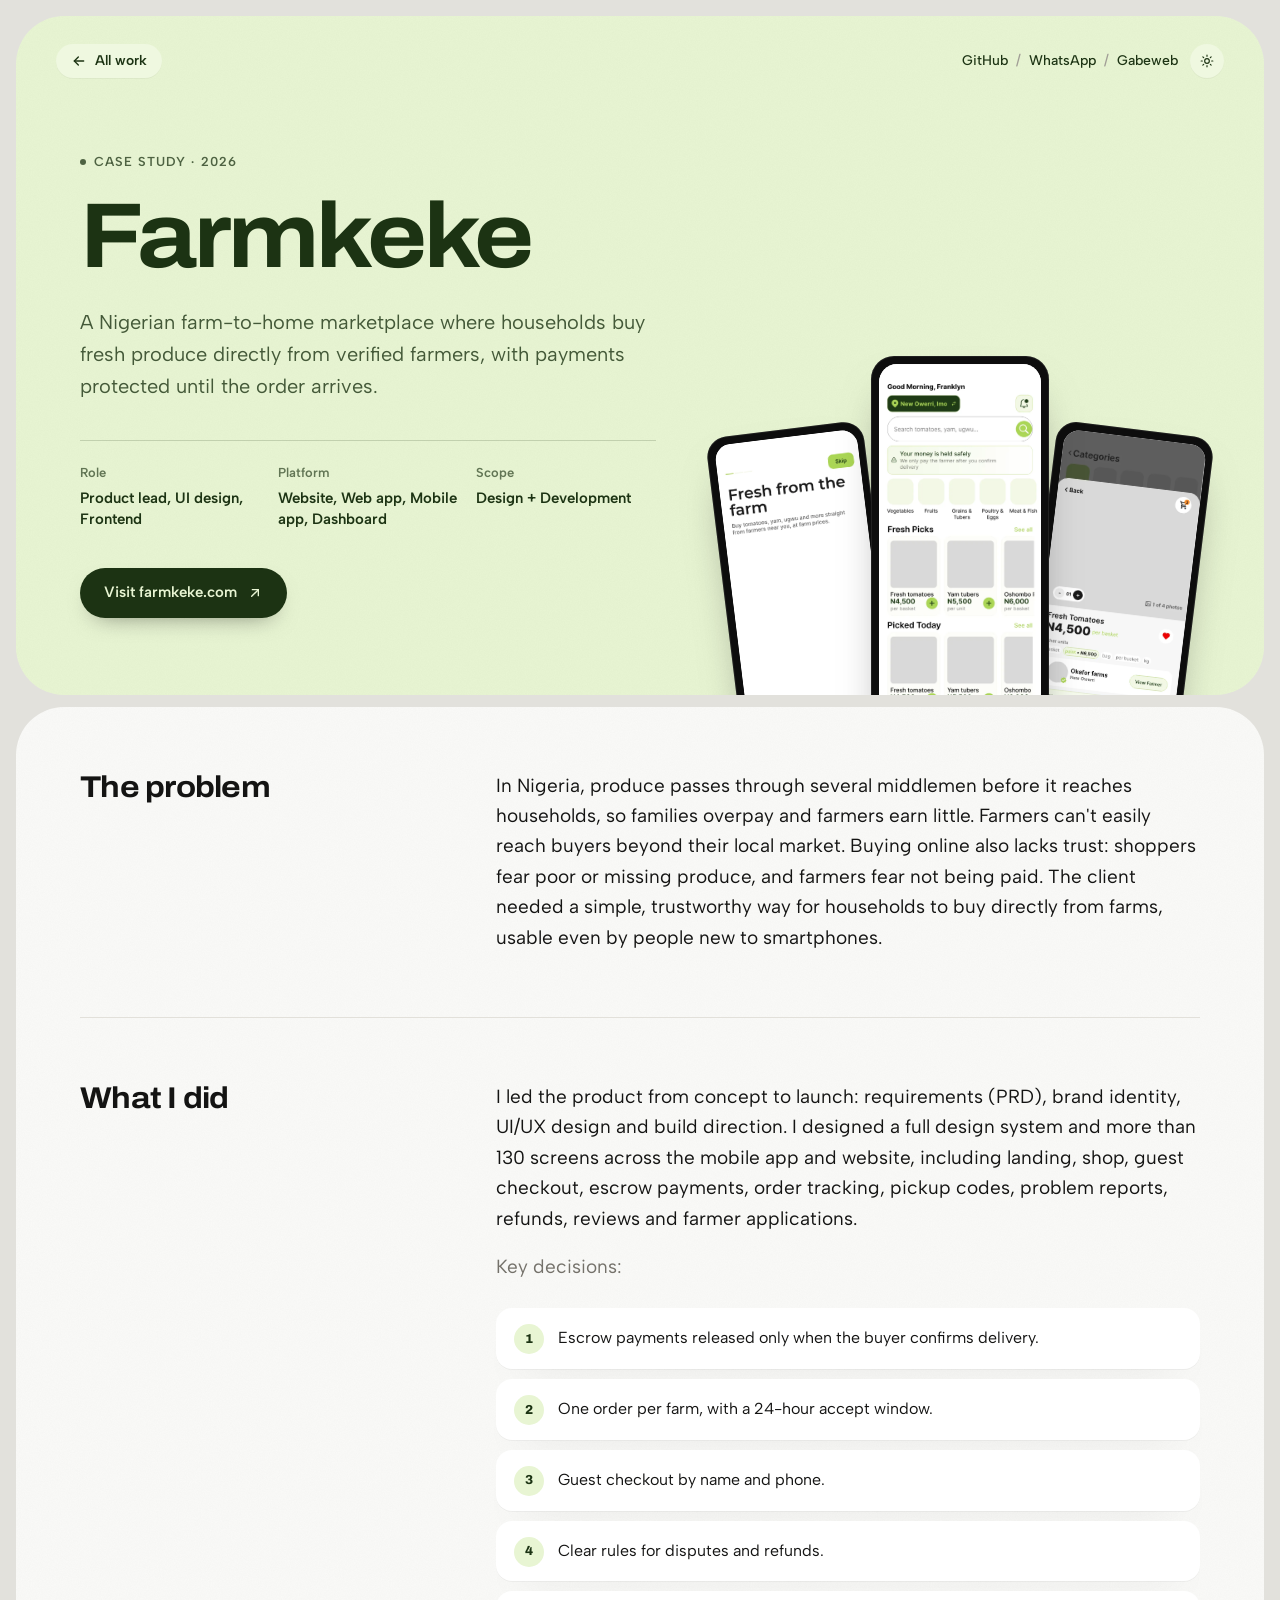
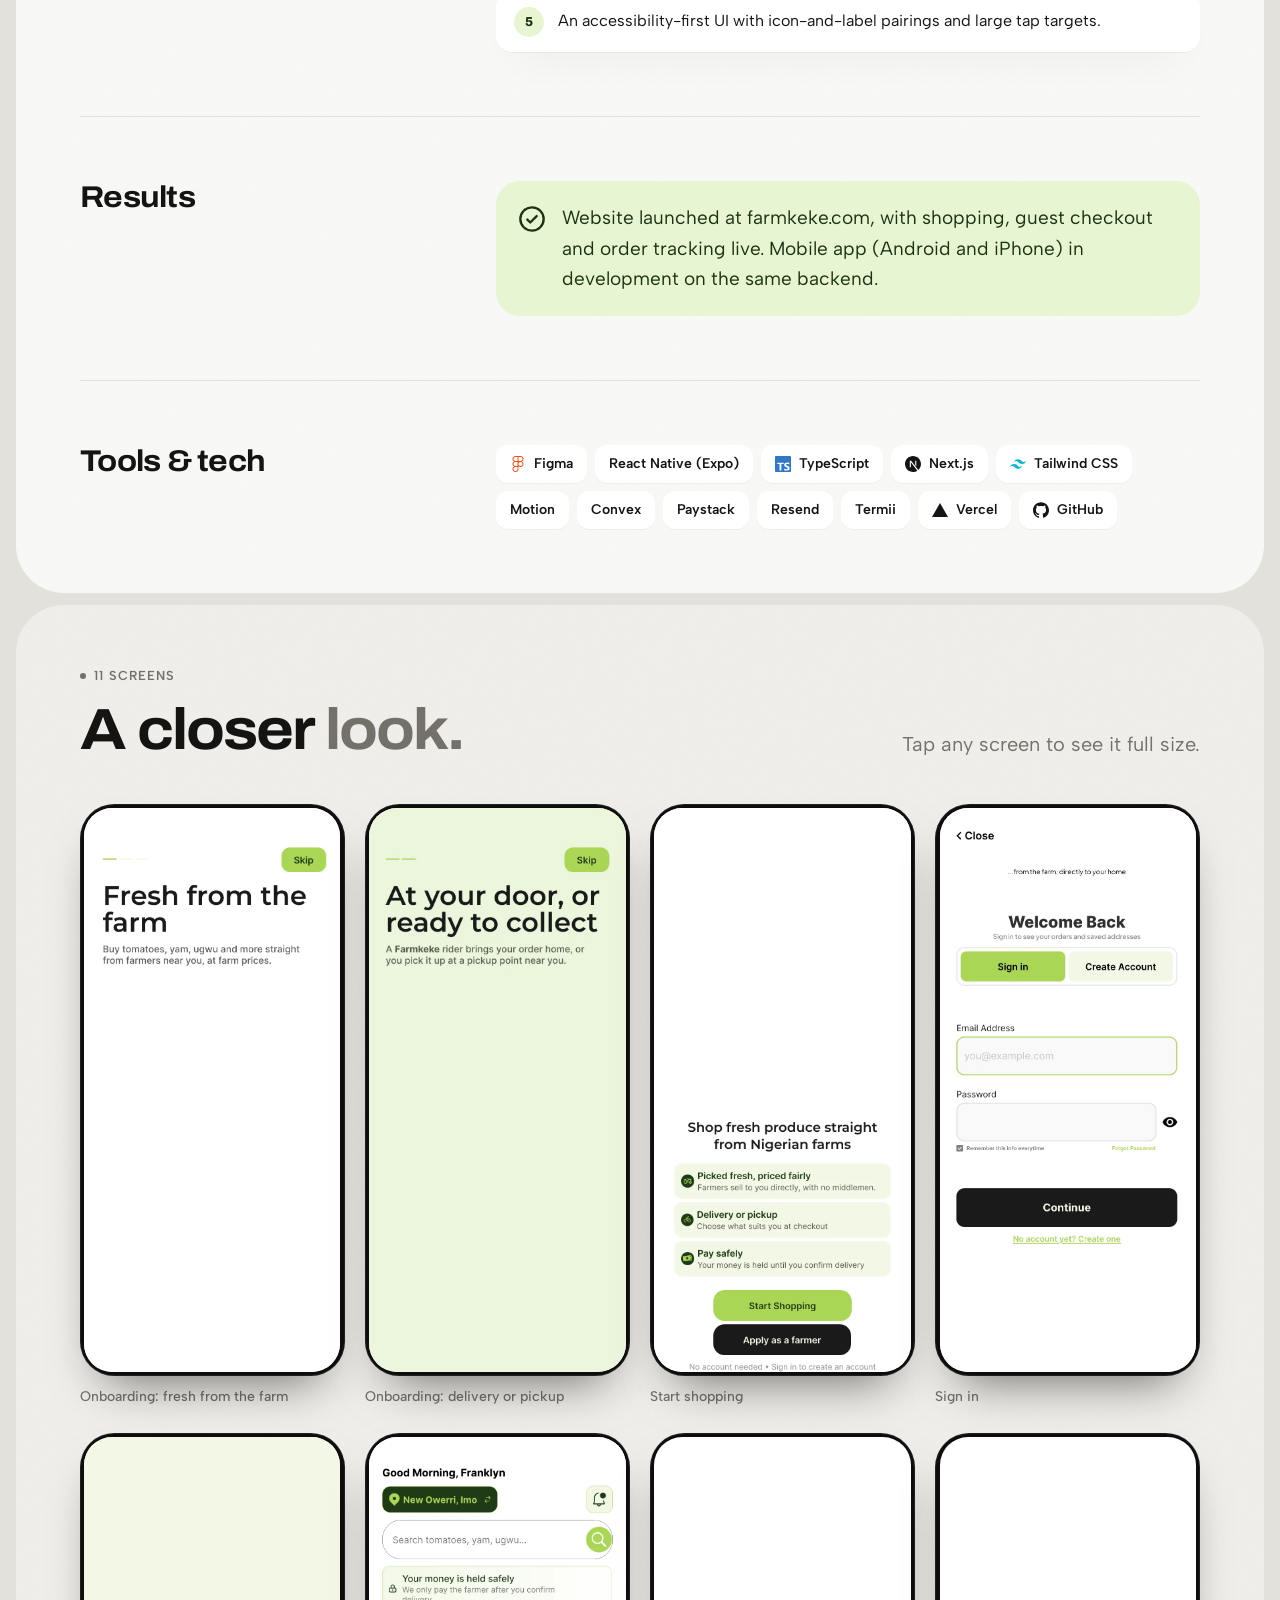
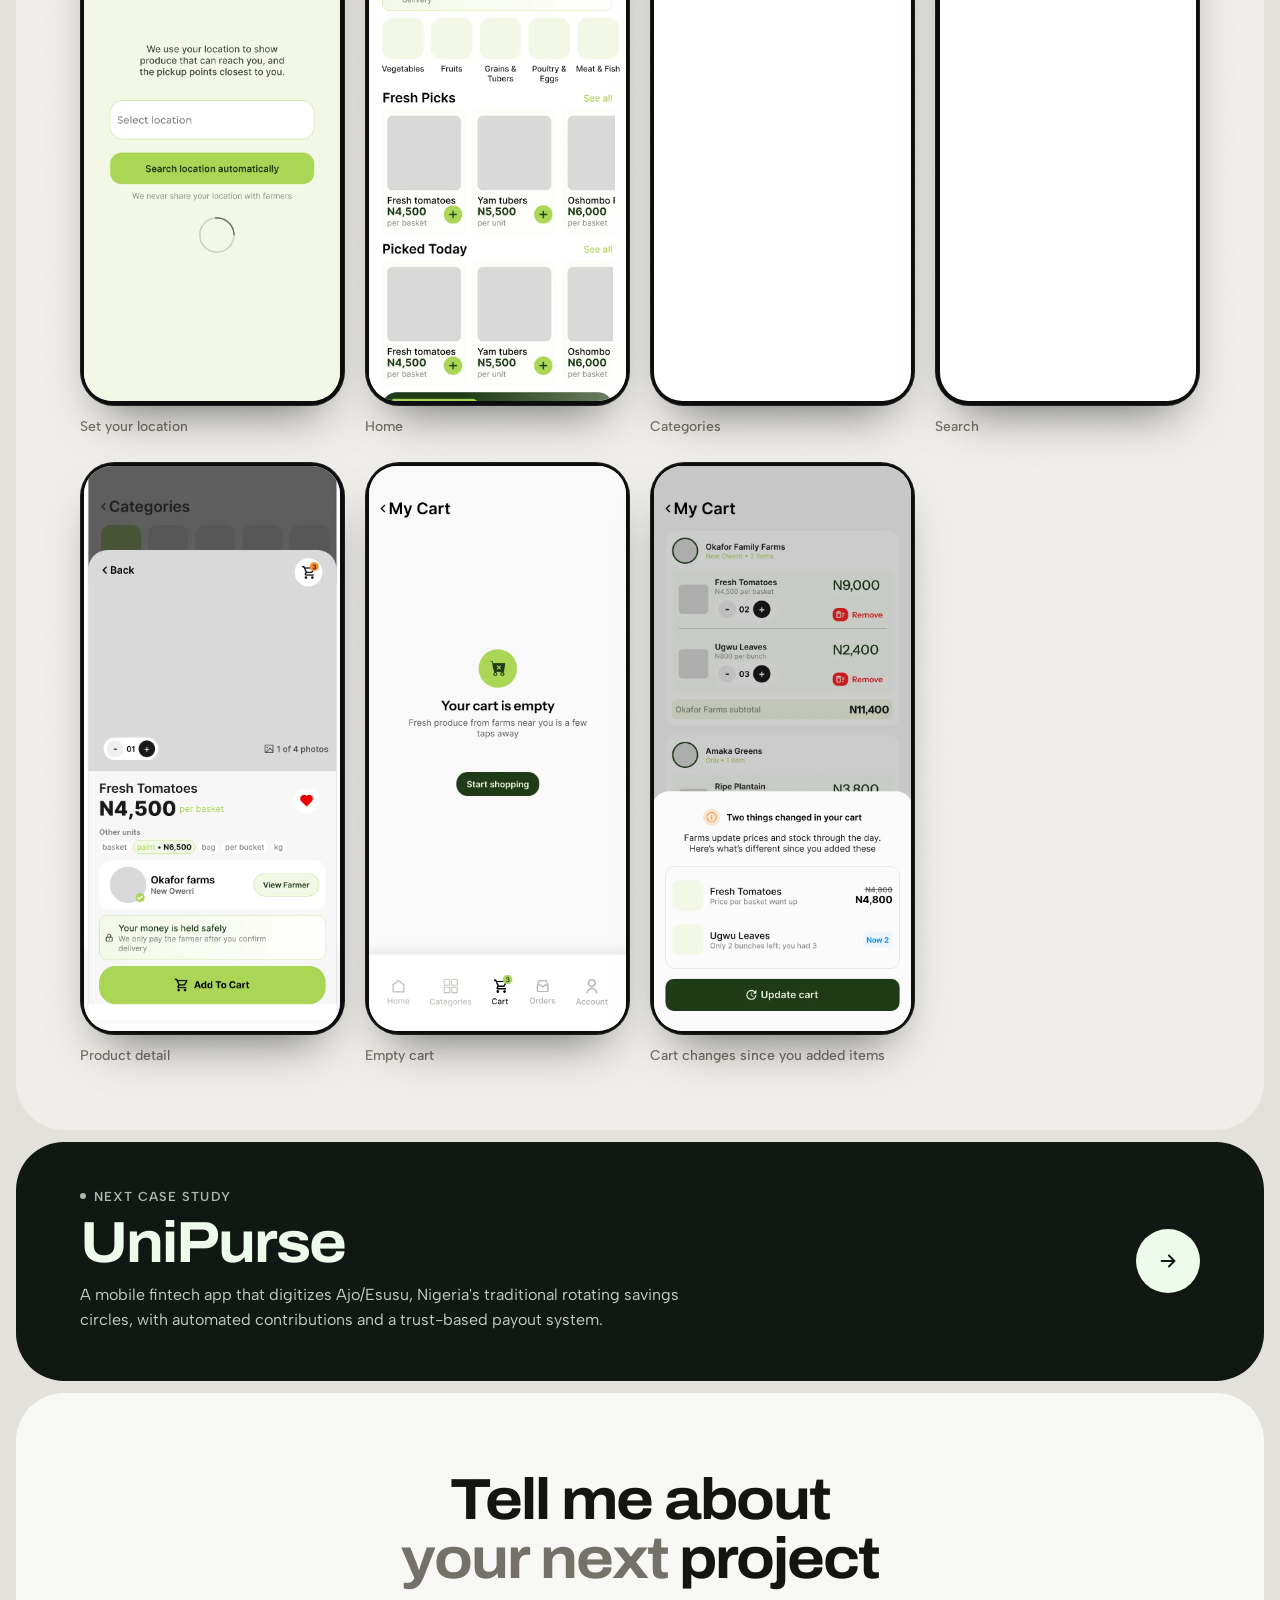
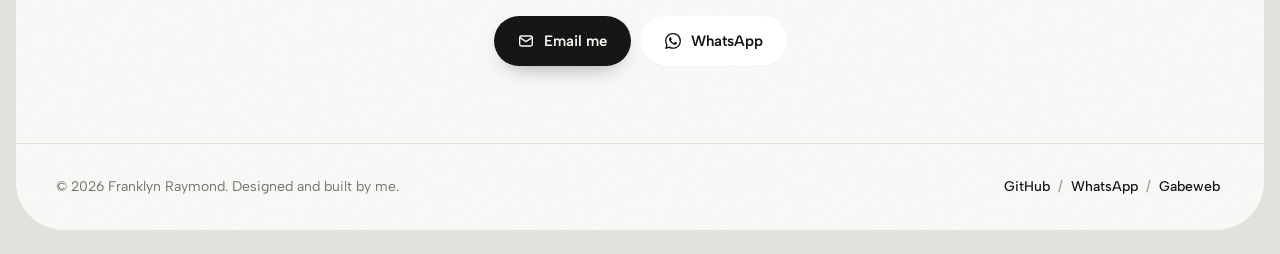
==== project.html @ c0902622 "Build Franklyn Raymond portfolio site Static site for franklyn.gabeweb.org: home page with hero, cli" ====
<!doctype html>
<html lang="en">
<head>
  <meta charset="utf-8">
  <meta name="viewport" content="width=device-width, initial-scale=1, viewport-fit=cover">
  <meta name="theme-color" content="#e2e1dc" media="(prefers-color-scheme: light)">
  <meta name="theme-color" content="#0b0b0a" media="(prefers-color-scheme: dark)">
  <link rel="icon" href="assets/img/favicon.svg" type="image/svg+xml">
  <link rel="apple-touch-icon" href="assets/img/apple-touch-icon.png">
  <link rel="preload" href="assets/fonts/archivo-latin.woff2" as="font" type="font/woff2" crossorigin>
  <link rel="preload" href="assets/fonts/albertsans-latin.woff2" as="font" type="font/woff2" crossorigin>
  <link rel="stylesheet" href="assets/css/fonts.css">
  <link rel="stylesheet" href="assets/css/style.css">
  <script>
    document.documentElement.classList.add("js");
    try { var t = localStorage.getItem("theme"); if (t) document.documentElement.dataset.theme = t; } catch (e) {}
  </script>
  <title>Case study · Franklyn Raymond</title>
  <meta name="description" content="A case study by Franklyn Raymond, Developer and UI/UX Specialist at Gabeweb.">
  <meta property="og:type" content="article">
  <meta property="og:image" content="https://franklyn.gabeweb.org/assets/img/og.jpg">
  <meta name="twitter:card" content="summary_large_image">
</head>
<body data-page="project">
  <main class="page" id="app">
    <noscript><p style="padding:24px">Turn on JavaScript to view this case study, or email nobelf31@gmail.com.</p></noscript>
  </main>
  <script src="assets/js/content.js"></script>
  <script src="assets/js/main.js"></script>
</body>
</html>
---- assets/css/fonts.css ----
/* Albert Sans and Archivo, self-hosted variable fonts (SIL Open Font License). */
@font-face { font-family: "Albert Sans"; font-style: normal; font-weight: 400 700; font-display: swap;
  src: url(../fonts/albertsans-latin.woff2) format("woff2"); unicode-range: U+0000-00FF, U+0131, U+0152-0153, U+02BB-02BC, U+02C6, U+02DA, U+02DC, U+0304, U+0308, U+0329, U+2000-206F, U+20AC, U+2122, U+2191, U+2193, U+2212, U+2215, U+FEFF, U+FFFD; }
@font-face { font-family: "Albert Sans"; font-style: normal; font-weight: 400 700; font-display: swap;
  src: url(../fonts/albertsans-latin-ext.woff2) format("woff2"); unicode-range: U+0100-02BA, U+02BD-02C5, U+02C7-02CC, U+02CE-02D7, U+02DD-02FF, U+0304, U+0308, U+0329, U+1D00-1DBF, U+1E00-1E9F, U+1EF2-1EFF, U+2020, U+20A0-20AB, U+20AD-20C4, U+2113, U+2C60-2C7F, U+A720-A7FF; }
@font-face { font-family: "Archivo"; font-style: normal; font-weight: 600 800; font-stretch: 100% 125%; font-display: swap;
  src: url(../fonts/archivo-latin.woff2) format("woff2"); unicode-range: U+0000-00FF, U+0131, U+0152-0153, U+02BB-02BC, U+02C6, U+02DA, U+02DC, U+0304, U+0308, U+0329, U+2000-206F, U+20AC, U+2122, U+2191, U+2193, U+2212, U+2215, U+FEFF, U+FFFD; }
@font-face { font-family: "Archivo"; font-style: normal; font-weight: 600 800; font-stretch: 100% 125%; font-display: swap;
  src: url(../fonts/archivo-latin-ext.woff2) format("woff2"); unicode-range: U+0100-02BA, U+02BD-02C5, U+02C7-02CC, U+02CE-02D7, U+02DD-02FF, U+0304, U+0308, U+0329, U+1D00-1DBF, U+1E00-1E9F, U+1EF2-1EFF, U+2020, U+20A0-20AB, U+20AD-20C4, U+2113, U+2C60-2C7F, U+A720-A7FF; }
---- assets/css/style.css ----
/* Franklyn Raymond · portfolio
   Layout: stacked rounded panels on a warm grey ground (after the reference),
   bold wide display type, quiet neutrals, and colour carried by each project. */

:root {
  --ground: #e2e1dc;
  --panel: #f1f0ec;
  --panel-2: #fafaf8;
  --surface: #ffffff;
  --ink: #141413;
  --ink-2: #74716a;
  --ink-3: #a19e96;
  --line: #e2e0da;
  --btn: #161615;
  --btn-ink: #f8f7f4;
  --focus: #3b6cff;

  --tint-lime: #e1f4c4;
  --tint-lilac: #e6e0ff;
  --tint-sky: #d9eaf7;
  --tint-peach: #ffe3cf;
  --tint-ink-lime: #2f5112;
  --tint-ink-lilac: #3d2c8c;
  --tint-ink-sky: #164a6e;
  --tint-ink-peach: #8a3a0b;

  --display: "Archivo", "Helvetica Neue", Arial, sans-serif;
  --body: "Albert Sans", "Helvetica Neue", Arial, sans-serif;

  --r-xl: clamp(28px, 4vw, 48px);
  --r-lg: 24px;
  --r-md: 16px;
  --r-sm: 12px;
  --shadow: 0 1px 0 rgba(20, 20, 19, .04), 0 18px 40px -28px rgba(20, 20, 19, .35);
  --ease: cubic-bezier(.2, .75, .2, 1);
  --wrap: 1240px;
  color-scheme: light;
}

@media (prefers-color-scheme: dark) {
  :root:not([data-theme="light"]) {
    --ground: #0b0b0a; --panel: #161615; --panel-2: #1d1d1b; --surface: #242422;
    --ink: #f3f2ee; --ink-2: #94918a; --ink-3: #6a6862; --line: #2c2b28;
    --btn: #f3f2ee; --btn-ink: #141413; --focus: #8aa6ff;
    --tint-lime: #26341a; --tint-lilac: #262046; --tint-sky: #172b3b; --tint-peach: #3a2517;
    --tint-ink-lime: #c6ec97; --tint-ink-lilac: #c9bcff; --tint-ink-sky: #a8d3f2; --tint-ink-peach: #ffc49a;
    --shadow: 0 1px 0 rgba(255, 255, 255, .03), 0 18px 40px -28px rgba(0, 0, 0, .9);
    color-scheme: dark;
  }
}
:root[data-theme="dark"] {
  --ground: #0b0b0a; --panel: #161615; --panel-2: #1d1d1b; --surface: #242422;
  --ink: #f3f2ee; --ink-2: #94918a; --ink-3: #6a6862; --line: #2c2b28;
  --btn: #f3f2ee; --btn-ink: #141413; --focus: #8aa6ff;
  --tint-lime: #26341a; --tint-lilac: #262046; --tint-sky: #172b3b; --tint-peach: #3a2517;
  --tint-ink-lime: #c6ec97; --tint-ink-lilac: #c9bcff; --tint-ink-sky: #a8d3f2; --tint-ink-peach: #ffc49a;
  --shadow: 0 1px 0 rgba(255, 255, 255, .03), 0 18px 40px -28px rgba(0, 0, 0, .9);
  color-scheme: dark;
}

*, *::before, *::after { box-sizing: border-box; }
html { -webkit-text-size-adjust: 100%; scroll-behavior: smooth; }
body {
  margin: 0;
  background: var(--ground);
  color: var(--ink);
  font: 400 16px/1.6 var(--body);
  -webkit-font-smoothing: antialiased;
  text-rendering: optimizeLegibility;
  overflow-x: hidden;
  transition: background-color .4s var(--ease), color .4s var(--ease);
}
img { max-width: 100%; display: block; }
a { color: inherit; text-decoration: none; }
button { font: inherit; color: inherit; }
:focus-visible { outline: 2px solid var(--focus); outline-offset: 3px; border-radius: 8px; }
::selection { background: var(--ink); color: var(--panel); }

.page {
  max-width: calc(var(--wrap) + 48px);
  margin: 0 auto;
  padding: 16px max(16px, env(safe-area-inset-right)) 24px max(16px, env(safe-area-inset-left));
  display: grid;
  gap: 12px;
}

/* ---------- project colour (set per project in content.js) ---------- */
[data-p] { --p-bg: var(--pl-bg); --p-ink: var(--pl-ink); }
:root[data-theme="dark"] [data-p] { --p-bg: var(--pd-bg); --p-ink: var(--pd-ink); }
@media (prefers-color-scheme: dark) { :root:not([data-theme="light"]) [data-p] { --p-bg: var(--pd-bg); --p-ink: var(--pd-ink); } }

/* ---------- panels ---------- */
.panel {
  position: relative;
  background: var(--panel);
  border-radius: var(--r-xl);
  overflow: hidden;
  isolation: isolate;
  transition: background-color .4s var(--ease);
}
.panel--light { background: var(--panel-2); }
.panel::after {
  content: "";
  position: absolute; inset: 0; z-index: -1; pointer-events: none;
  opacity: .5; mix-blend-mode: multiply;
  background-image: url("data:image/svg+xml;utf8,<svg xmlns='http://www.w3.org/2000/svg' width='180' height='180'><filter id='n'><feTurbulence type='fractalNoise' baseFrequency='.9' numOctaves='2' stitchTiles='stitch'/><feColorMatrix values='0 0 0 0 .5 0 0 0 0 .5 0 0 0 0 .5 0 0 0 .14 0'/></filter><rect width='100%' height='100%' filter='url(%23n)'/></svg>");
}
:root[data-theme="dark"] .panel::after { mix-blend-mode: screen; opacity: .18; }
@media (prefers-color-scheme: dark) { :root:not([data-theme="light"]) .panel::after { mix-blend-mode: screen; opacity: .18; } }

.inner { padding: clamp(28px, 5vw, 72px) clamp(20px, 5vw, 72px); }

/* ---------- type ---------- */
.display {
  font-family: var(--display);
  font-stretch: 110%;
  font-weight: 700;
  letter-spacing: -.035em;
  line-height: 1.02;
  margin: 0;
  text-wrap: balance;
}
.h1 { font-size: clamp(40px, 7.2vw, 92px); }
.h2 { font-size: clamp(30px, 4.6vw, 58px); }
.h3 { font-size: clamp(22px, 2.4vw, 30px); letter-spacing: -.025em; line-height: 1.1; }
.soft { color: var(--ink-2); }
.lede { font-size: clamp(17px, 1.6vw, 20px); color: var(--ink-2); max-width: 58ch; margin: 0; }
.eyebrow {
  display: inline-flex; align-items: center; gap: 8px;
  font: 600 13px/1 var(--body); letter-spacing: .08em; text-transform: uppercase; color: var(--ink-2);
}
.eyebrow::before { content: ""; width: 6px; height: 6px; border-radius: 50%; background: currentColor; }
p { margin: 0; }

/* ---------- buttons & chips ---------- */
.btn {
  --h: 50px;
  display: inline-flex; align-items: center; justify-content: center; gap: 10px;
  height: var(--h); padding: 0 24px; border-radius: 999px; border: 0; cursor: pointer;
  background: var(--btn); color: var(--btn-ink);
  font: 600 15px/1 var(--body); white-space: nowrap;
  box-shadow: 0 10px 24px -14px rgba(0, 0, 0, .55);
  transition: transform .35s var(--ease), box-shadow .35s var(--ease), background-color .3s;
}
.btn:hover { transform: translateY(-2px); box-shadow: 0 16px 30px -16px rgba(0, 0, 0, .55); }
.btn:active { transform: translateY(0) scale(.98); }
.btn svg { width: 16px; height: 16px; transition: transform .35s var(--ease); }
.btn:hover svg.arrow { transform: translate(2px, -2px); }
.btn--ghost { background: var(--surface); color: var(--ink); box-shadow: var(--shadow); }
.btn--sm { --h: 36px; padding: 0 16px; font-size: 13px; }

.pill {
  display: inline-flex; align-items: center; gap: 7px;
  height: 34px; padding: 0 15px; border-radius: 999px; border: 0;
  background: var(--surface); color: var(--ink); box-shadow: var(--shadow);
  font: 600 13px/1 var(--body); cursor: pointer; white-space: nowrap;
  transition: transform .3s var(--ease), background-color .3s;
}
.pill:hover { transform: translateY(-1px); }
.pill svg { width: 14px; height: 14px; }

.tag {
  display: inline-flex; align-items: center; height: 28px; padding: 0 12px; border-radius: 999px;
  font: 500 13px/1 var(--body); border: 1px solid currentColor; opacity: .85; white-space: nowrap;
}

/* ---------- top bar ---------- */
.topbar {
  display: flex; align-items: center; justify-content: space-between; gap: 12px; flex-wrap: wrap;
  padding: clamp(18px, 2.4vw, 28px) clamp(20px, 3.2vw, 40px) 0;
  position: relative; z-index: 3;
}
.topbar__left, .topbar__right { display: flex; align-items: center; gap: 8px; flex-wrap: wrap; min-width: 0; }
.only-sm { display: none; }
.topbar__email { font-size: 14px; color: var(--ink-2); margin-right: 6px; overflow-wrap: anywhere; }
.links { display: flex; align-items: center; gap: 4px; font-size: 14px; font-weight: 500; flex-wrap: wrap; }
.links a { padding: 6px 4px; position: relative; }
.links a::after { content: ""; position: absolute; left: 4px; right: 4px; bottom: 3px; height: 1px; background: currentColor; transform: scaleX(0); transform-origin: right; transition: transform .35s var(--ease); }
.links a:hover::after { transform: scaleX(1); transform-origin: left; }
.links .sep { color: var(--ink-3); }
.theme-toggle { width: 34px; padding: 0; justify-content: center; }
.theme-toggle .moon { display: none; }
:root[data-theme="dark"] .theme-toggle .sun { display: none; }
:root[data-theme="dark"] .theme-toggle .moon { display: block; }
@media (prefers-color-scheme: dark) {
  :root:not([data-theme="light"]) .theme-toggle .sun { display: none; }
  :root:not([data-theme="light"]) .theme-toggle .moon { display: block; }
}
.back-link { font-weight: 600; font-size: 14px; display: inline-flex; align-items: center; gap: 8px; }
.back-link svg { width: 16px; height: 16px; transition: transform .3s var(--ease); }
.back-link:hover svg { transform: translateX(-3px); }

/* ---------- hero ---------- */
.hero {
  display: grid; justify-items: center; text-align: center;
  gap: 26px; padding: clamp(48px, 8vw, 104px) clamp(20px, 5vw, 64px) clamp(56px, 8vw, 110px);
}
.avatar { position: relative; width: 108px; height: 108px; }
.avatar img {
  width: 100%; height: 100%; border-radius: 50%; object-fit: cover;
  filter: grayscale(1) contrast(1.05);
  border: 5px solid var(--surface); box-shadow: var(--shadow);
}
.avatar__tag {
  position: absolute; left: 82px; top: 18px; transform: rotate(-9deg); transform-origin: 0 50%;
  background: var(--surface); padding: 8px 14px; border-radius: 999px; box-shadow: var(--shadow);
  font: 600 14px/1 var(--body); white-space: nowrap;
}
.role {
  display: inline-flex; align-items: center; flex-wrap: wrap; justify-content: center; gap: 6px 10px;
  font-size: clamp(15px, 1.5vw, 17px); color: var(--ink-2); font-weight: 500;
}
.role a { color: var(--ink); font-weight: 700; display: inline-flex; align-items: center; gap: 6px; border-bottom: 1.5px solid var(--tint-ink-lime); padding-bottom: 1px; }
.role a .dot { width: 8px; height: 8px; border-radius: 50%; background: #8fd14f; box-shadow: 0 0 0 4px var(--tint-lime); }
.hero .h1 { max-width: 16ch; }
.hero .h1 .w { display: inline-block; }
.hero__ctas { display: flex; gap: 10px; flex-wrap: wrap; justify-content: center; margin-top: 6px; }

/* hero load sequence */
.js .hero .avatar img { animation: pop .9s var(--ease) both; }
.js .hero .avatar__tag { animation: swing 1.1s cubic-bezier(.3, 1.5, .4, 1) .35s both; }
.js .hero .role { animation: rise .8s var(--ease) .25s both; }
.js .hero .h1 .w { animation: word .9s var(--ease) both; animation-delay: calc(.35s + var(--i) * .07s); }
.js .hero .hero__ctas { animation: rise .8s var(--ease) .9s both; }
@keyframes pop { from { transform: scale(.6); opacity: 0; } to { transform: none; opacity: 1; } }
@keyframes swing { from { transform: rotate(-38deg) scale(.7); opacity: 0; } to { transform: rotate(-9deg); opacity: 1; } }
@keyframes rise { from { transform: translateY(16px); opacity: 0; } to { transform: none; opacity: 1; } }
@keyframes word { from { transform: translateY(.45em); opacity: 0; filter: blur(8px); } to { transform: none; opacity: 1; filter: none; } }

/* ---------- clients ---------- */
.clients { padding: clamp(28px, 4vw, 44px) 0; display: grid; gap: 22px; }
.clients__label { text-align: center; font-size: 14px; color: var(--ink-2); font-weight: 500; padding: 0 20px; }
.marquee { overflow: hidden; -webkit-mask-image: linear-gradient(90deg, transparent, #000 10%, #000 90%, transparent); mask-image: linear-gradient(90deg, transparent, #000 10%, #000 90%, transparent); }
.marquee__track { display: flex; width: max-content; animation: marquee 38s linear infinite; }
.marquee:hover .marquee__track { animation-play-state: paused; }
.marquee__group { display: flex; align-items: center; gap: clamp(48px, 7vw, 96px); padding-right: clamp(48px, 7vw, 96px); }
@keyframes marquee { to { transform: translateX(-50%); } }
.logo {
  display: inline-flex; align-items: center; gap: 10px; height: 44px; flex: none;
  filter: grayscale(1); opacity: .62; transition: filter .45s var(--ease), opacity .45s var(--ease), transform .45s var(--ease);
}
.logo:hover { filter: none; opacity: 1; transform: translateY(-2px); }
.logo img { height: var(--lh, 30px); width: auto; }
.logo span { font: 700 22px/1 var(--display); font-stretch: 105%; letter-spacing: -.03em; color: var(--ink); }
:root[data-theme="dark"] .logo { filter: grayscale(1) brightness(1.8); }
:root[data-theme="dark"] .logo:hover { filter: none; }
@media (prefers-color-scheme: dark) {
  :root:not([data-theme="light"]) .logo { filter: grayscale(1) brightness(1.8); }
  :root:not([data-theme="light"]) .logo:hover { filter: none; }
}

/* ---------- section heads ---------- */
.head { display: grid; gap: 18px; max-width: 860px; }
.head--center { justify-items: center; text-align: center; margin: 0 auto; }
.head--row { display: flex; align-items: end; justify-content: space-between; gap: 24px; max-width: none; flex-wrap: wrap; }
.divider { position: relative; height: 1px; background: var(--line); margin: clamp(32px, 4vw, 48px) 0 clamp(36px, 4vw, 56px); }
.divider span {
  position: absolute; left: 50%; top: 50%; transform: translate(-50%, -50%) rotate(-6deg);
  background: var(--surface); box-shadow: var(--shadow); border-radius: 999px; padding: 9px 18px;
  font: 600 13px/1 var(--body); white-space: nowrap;
}

/* ---------- work ---------- */
.filters { display: inline-flex; gap: 4px; padding: 5px; border-radius: 999px; background: var(--panel-2); box-shadow: inset 0 0 0 1px var(--line); }
.filters button {
  border: 0; background: transparent; height: 38px; padding: 0 18px; border-radius: 999px; cursor: pointer;
  font: 600 14px/1 var(--body); color: var(--ink-2); transition: background-color .3s, color .3s;
}
.filters button[aria-pressed="true"] { background: var(--btn); color: var(--btn-ink); }
.filters .count { opacity: .55; margin-left: 4px; font-weight: 500; }

.work-grid { display: grid; grid-template-columns: repeat(2, minmax(0, 1fr)); gap: 16px; margin-top: clamp(28px, 4vw, 44px); }
.work-card {
  position: relative; display: grid; grid-template-rows: auto 1fr;
  border-radius: calc(var(--r-xl) - 8px); background: var(--p-bg); color: var(--p-ink); overflow: hidden;
  transition: transform .6s var(--ease), box-shadow .6s var(--ease), opacity .4s;
}
.work-card:hover { transform: translateY(-4px); box-shadow: 0 30px 60px -36px rgba(0, 0, 0, .55); }
.work-card[hidden] { display: none; }
.work-card__visual { position: relative; aspect-ratio: 5 / 4; overflow: hidden; }
.work-card__body { display: grid; gap: 14px; padding: 4px clamp(22px, 2.6vw, 34px) clamp(24px, 2.6vw, 34px); align-content: start; }
.work-card__title { display: flex; align-items: baseline; justify-content: space-between; gap: 12px; }
.work-card__title .year { font-weight: 600; font-size: 14px; opacity: .7; }
.work-card__summary { font-size: 16px; opacity: .82; max-width: 52ch; }
.work-card__tags { display: flex; flex-wrap: wrap; gap: 6px; }
.work-card__cta {
  position: absolute; right: 20px; top: 20px; z-index: 2; width: 48px; height: 48px; border-radius: 50%;
  display: grid; place-items: center; background: var(--p-ink); color: var(--p-bg);
  transform: scale(.7) rotate(-45deg); opacity: 0; transition: transform .5s var(--ease), opacity .4s;
}
.work-card__cta svg { width: 18px; height: 18px; }
.work-card:hover .work-card__cta, .work-card:focus-visible .work-card__cta { transform: none; opacity: 1; }
.work-card__glow { position: absolute; inset: auto -10% -40% -10%; height: 70%; background: radial-gradient(closest-side, var(--p-accent), transparent); opacity: .45; filter: blur(10px); }

/* device stacks */
.stack { position: absolute; inset: 0; display: flex; align-items: flex-start; justify-content: center; padding-top: 9%; }
.phone {
  position: relative; width: 31%; aspect-ratio: 390 / 844; flex: none;
  background: #0d0d0d; padding: 1.6%; border-radius: 13% / 6%;
  box-shadow: 0 26px 50px -24px rgba(0, 0, 0, .6), inset 0 0 0 1px rgba(255, 255, 255, .08);
}
.phone img { width: 100%; height: 100%; object-fit: cover; object-position: top; border-radius: 11% / 5%; background: #fff; }
.stack .phone { width: 27%; margin: 0 -2.5%; transform-origin: 50% 100%; transition: transform .8s var(--ease); }
.stack .phone:nth-child(1) { transform: rotate(-8deg) translateY(12%); z-index: 1; }
.stack .phone:nth-child(2) { transform: translateY(0); z-index: 2; width: 30%; }
.stack .phone:nth-child(3) { transform: rotate(8deg) translateY(12%); z-index: 1; }
.work-card:hover .stack .phone:nth-child(1) { transform: rotate(-12deg) translate(-8%, 8%); }
.work-card:hover .stack .phone:nth-child(2) { transform: translateY(-4%); }
.work-card:hover .stack .phone:nth-child(3) { transform: rotate(12deg) translate(8%, 8%); }

.browser {
  position: relative; background: #fff; border-radius: 12px; overflow: hidden;
  box-shadow: 0 30px 60px -30px rgba(0, 0, 0, .55), 0 0 0 1px rgba(0, 0, 0, .06);
}
.browser__bar { display: flex; align-items: center; gap: 6px; height: 28px; padding: 0 12px; background: #f1f1f1; border-bottom: 1px solid #e4e4e4; }
.browser__bar i { width: 9px; height: 9px; border-radius: 50%; background: #d7d7d7; }
.browser__bar i:nth-child(1) { background: #ff6159; } .browser__bar i:nth-child(2) { background: #ffbd2e; } .browser__bar i:nth-child(3) { background: #28c941; }
.browser__bar b { flex: 1; margin: 0 10% 0 6%; height: 16px; border-radius: 6px; background: #fff; font: 500 10px/16px var(--body); color: #777; text-align: center; overflow: hidden; white-space: nowrap; }
.browser img { width: 100%; height: auto; }
.web-stack .browser { position: absolute; left: 8%; right: 14%; top: 12%; transition: transform .8s var(--ease); }
.web-stack .phone { position: absolute; width: 22%; right: 7%; bottom: -14%; z-index: 2; transition: transform .8s var(--ease); transform: rotate(4deg); }
.work-card:hover .web-stack .browser { transform: translateY(-3%); }
.work-card:hover .web-stack .phone { transform: rotate(0deg) translateY(-8%); }

/* ---------- services ---------- */
.services { display: grid; grid-template-columns: repeat(4, minmax(0, 1fr)); gap: clamp(28px, 3vw, 44px) clamp(20px, 2.6vw, 36px); }
.service { display: grid; gap: 12px; align-content: start; }
.service__icon {
  width: 52px; height: 52px; border-radius: 16px; display: grid; place-items: center;
  background: var(--t-bg); color: var(--t-ink); transition: transform .5s var(--ease), border-radius .5s var(--ease);
}
.service:hover .service__icon { transform: rotate(-8deg) scale(1.06); border-radius: 50%; }
.service__icon svg { width: 24px; height: 24px; }
.service h3 { margin: 6px 0 0; font: 700 19px/1.2 var(--display); font-stretch: 105%; letter-spacing: -.02em; }
.service p { color: var(--ink-2); font-size: 15px; }
.t-lime { --t-bg: var(--tint-lime); --t-ink: var(--tint-ink-lime); }
.t-lilac { --t-bg: var(--tint-lilac); --t-ink: var(--tint-ink-lilac); }
.t-sky { --t-bg: var(--tint-sky); --t-ink: var(--tint-ink-sky); }
.t-peach { --t-bg: var(--tint-peach); --t-ink: var(--tint-ink-peach); }

/* ---------- about ---------- */
.about { display: grid; grid-template-columns: minmax(0, 5fr) minmax(0, 7fr); gap: clamp(28px, 5vw, 72px); align-items: center; }
.about__photo { position: relative; border-radius: var(--r-lg); overflow: hidden; aspect-ratio: 4 / 5; background: var(--panel); }
.about__photo img { width: 100%; height: 100%; object-fit: cover; object-position: 50% 20%; filter: grayscale(1) contrast(1.04); transition: transform 1.2s var(--ease); }
.about__photo:hover img { transform: scale(1.03); }
.about__badge {
  position: absolute; left: 16px; bottom: 16px; display: inline-flex; align-items: center; gap: 10px;
  background: var(--surface); color: var(--ink); border-radius: 999px; padding: 10px 16px 10px 10px; box-shadow: var(--shadow);
  font: 600 14px/1.2 var(--body);
}
.about__badge i { width: 30px; height: 30px; border-radius: 50%; background: var(--tint-lime); display: grid; place-items: center; color: var(--tint-ink-lime); font-style: normal; font-weight: 800; font-size: 12px; }
.about__text { display: grid; gap: 22px; }
.about__text p { font-size: clamp(17px, 1.5vw, 19px); color: var(--ink-2); max-width: 60ch; }
.about__text p:first-of-type { color: var(--ink); }
.stats { display: grid; grid-template-columns: repeat(4, minmax(0, 1fr)); gap: 12px; margin-top: 10px; }
.stat { background: var(--surface); border-radius: var(--r-md); padding: 18px; box-shadow: var(--shadow); display: grid; gap: 6px; align-content: start; }
.stat b { font: 800 clamp(28px, 3vw, 38px)/1 var(--display); font-stretch: 110%; letter-spacing: -.04em; font-variant-numeric: tabular-nums; }
.stat span { font-size: 13.5px; color: var(--ink-2); line-height: 1.35; }

/* ---------- tools ---------- */
.tools { display: grid; gap: 28px; margin-top: clamp(28px, 4vw, 44px); }
.tools__group { display: grid; grid-template-columns: 140px minmax(0, 1fr); gap: 20px; align-items: start; padding-top: 24px; border-top: 1px solid var(--line); }
.tools__group h3 { margin: 8px 0 0; font: 700 18px/1.2 var(--display); font-stretch: 105%; }
.tool-list { display: flex; flex-wrap: wrap; gap: 10px; }
.tool {
  display: inline-flex; align-items: center; gap: 10px; height: 46px; padding: 0 18px 0 12px; border-radius: 14px;
  background: var(--surface); box-shadow: var(--shadow); font: 600 15px/1 var(--body);
  transition: transform .4s var(--ease);
}
.tool:hover { transform: translateY(-3px); }
.tool__mark { width: 22px; height: 22px; background: var(--c, var(--ink)); -webkit-mask: var(--m) center / contain no-repeat; mask: var(--m) center / contain no-repeat; }

/* ---------- process ---------- */
.process { display: grid; grid-template-columns: repeat(4, minmax(0, 1fr)); gap: 12px; margin-top: clamp(28px, 4vw, 44px); counter-reset: step; }
.step { position: relative; background: var(--surface); border-radius: var(--r-lg); padding: 24px 22px 26px; box-shadow: var(--shadow); display: grid; gap: 10px; align-content: start; min-height: 220px; }
.step__n { justify-self: start; display: grid; place-items: center; width: 40px; height: 40px; border-radius: 50%; background: var(--t-bg); color: var(--t-ink); font: 800 14px/1 var(--display); font-variant-numeric: tabular-nums; }
.step h3 { margin: auto 0 0; padding-top: 40px; font: 700 24px/1.1 var(--display); font-stretch: 110%; letter-spacing: -.03em; }
.step p { color: var(--ink-2); font-size: 15px; }

/* ---------- contact ---------- */
.contact { display: grid; justify-items: center; text-align: center; gap: 22px; padding: clamp(56px, 8vw, 110px) clamp(20px, 5vw, 64px); }
.contact__icon { width: 76px; height: 76px; border-radius: 50%; display: grid; place-items: center; background: var(--panel); box-shadow: inset 0 0 0 1px var(--line); }
.contact__icon svg { width: 34px; height: 34px; }
.js .contact.is-in .contact__icon svg { animation: shake 1.2s var(--ease) .3s both; }
@keyframes shake { 0%, 100% { transform: none; } 30% { transform: rotate(-10deg); } 60% { transform: rotate(6deg); } }
.contact .h2 { max-width: 14ch; }
.contact .lede { text-align: center; }
.contact__ctas { display: flex; gap: 10px; flex-wrap: wrap; justify-content: center; margin-top: 6px; }
.contact__mail { font-size: 15px; color: var(--ink-2); display: inline-flex; align-items: center; gap: 10px; flex-wrap: wrap; justify-content: center; }
.contact__mail b { color: var(--ink); font-weight: 600; overflow-wrap: anywhere; }

.footer { display: flex; justify-content: space-between; align-items: center; gap: 12px; flex-wrap: wrap; padding: 26px clamp(20px, 3.2vw, 40px); border-top: 1px solid var(--line); font-size: 14px; color: var(--ink-2); }
.footer .links { color: var(--ink); }

/* ---------- case study ---------- */
.case-hero { background: var(--p-bg); color: var(--p-ink); }
.case-hero .topbar .pill { background: color-mix(in srgb, var(--p-bg) 70%, #fff); color: var(--p-ink); }
.case-hero__grid { display: grid; grid-template-columns: minmax(0, 6fr) minmax(0, 5fr); gap: clamp(28px, 5vw, 64px); align-items: end; padding: clamp(40px, 6vw, 84px) clamp(20px, 5vw, 72px) 0; }
.case-hero__text { display: grid; gap: 22px; padding-bottom: clamp(40px, 6vw, 84px); }
.case-hero__text .eyebrow { color: inherit; opacity: .75; }
.case-hero__text .lede { color: inherit; opacity: .8; }
.case-meta { display: grid; grid-template-columns: repeat(3, minmax(0, 1fr)); gap: 18px; padding-top: 22px; border-top: 1px solid color-mix(in srgb, var(--p-ink) 18%, transparent); }
.case-meta dt { font-size: 13px; font-weight: 600; opacity: .65; margin-bottom: 4px; }
.case-meta dd { margin: 0; font-weight: 600; font-size: 15px; line-height: 1.4; }
.case-hero__ctas { display: flex; gap: 10px; flex-wrap: wrap; }
.case-hero .btn { background: var(--p-ink); color: var(--p-bg); }
.case-hero__visual { position: relative; align-self: stretch; min-height: 520px; }
.case-hero__visual .stack { align-items: flex-end; padding-top: 0; }
.case-hero__visual .stack .phone { width: 33%; }
.case-hero__visual .stack .phone:nth-child(1) { transform: rotate(-7deg) translateY(22%); }
.case-hero__visual .stack .phone:nth-child(2) { width: 37%; transform: translateY(12%); }
.case-hero__visual .stack .phone:nth-child(3) { transform: rotate(7deg) translateY(22%); }
.case-hero__visual .web-stack .phone { width: 26%; bottom: -6%; }
.case-hero__visual .web-stack .browser { left: 0; right: 4%; top: 14%; }

.case-body { display: grid; grid-template-columns: minmax(0, 4fr) minmax(0, 8fr); gap: clamp(24px, 5vw, 72px); }
.case-body + .case-body { margin-top: clamp(36px, 5vw, 64px); padding-top: clamp(36px, 5vw, 64px); border-top: 1px solid var(--line); }
.case-body h2 { position: sticky; top: 24px; }
.case-body .prose { display: grid; gap: 18px; font-size: clamp(17px, 1.5vw, 19px); color: var(--ink-2); max-width: 66ch; }
.case-body .prose p:first-child { color: var(--ink); }
.decisions { list-style: none; margin: 8px 0 0; padding: 0; display: grid; gap: 10px; counter-reset: d; }
.decisions li { position: relative; padding: 18px 20px 18px 62px; border-radius: var(--r-md); background: var(--surface); box-shadow: var(--shadow); color: var(--ink); font-size: 16px; line-height: 1.55; counter-increment: d; }
.decisions li::before { content: counter(d); position: absolute; left: 18px; top: 16px; width: 30px; height: 30px; border-radius: 50%; display: grid; place-items: center; background: var(--p-bg); color: var(--p-ink); font: 800 13px/1 var(--display); }
.decisions li b { font-weight: 700; }
.result { display: flex; gap: 16px; align-items: flex-start; padding: 22px; border-radius: var(--r-lg); background: var(--p-bg); color: var(--p-ink); font-size: clamp(17px, 1.5vw, 19px); }
.result svg { flex: none; width: 28px; height: 28px; margin-top: 2px; }
.chips { display: flex; flex-wrap: wrap; gap: 8px; }
.chips span { display: inline-flex; align-items: center; gap: 8px; height: 38px; padding: 0 14px; border-radius: 12px; background: var(--surface); box-shadow: var(--shadow); color: var(--ink); font: 600 14px/1 var(--body); }
.chips .tool__mark { width: 16px; height: 16px; }

.gallery { display: grid; grid-template-columns: repeat(4, minmax(0, 1fr)); gap: clamp(16px, 2vw, 28px) clamp(12px, 1.6vw, 22px); margin-top: clamp(28px, 4vw, 44px); }
.gallery--web { grid-template-columns: repeat(2, minmax(0, 1fr)); }
.gallery__sub { margin-top: clamp(36px, 5vw, 56px); }
.shot { margin: 0; display: grid; gap: 12px; cursor: zoom-in; border: 0; padding: 0; background: none; text-align: left; }
.shot .phone { width: 100%; transition: transform .5s var(--ease); }
.shot .browser { transition: transform .5s var(--ease); }
.shot:hover .phone, .shot:hover .browser { transform: translateY(-6px); }
.shot .browser img { aspect-ratio: 16 / 9; object-fit: cover; object-position: top; }
.shot figcaption, .shot .cap { font-size: 14px; color: var(--ink-2); font-weight: 500; line-height: 1.35; }

.next-case { display: grid; grid-template-columns: minmax(0, 1fr) auto; align-items: center; gap: 20px; padding: clamp(28px, 4vw, 48px) clamp(20px, 5vw, 72px); background: var(--p-bg); color: var(--p-ink); border-radius: var(--r-xl); transition: transform .6s var(--ease); }
.next-case:hover { transform: translateY(-4px); }
.next-case .eyebrow { color: inherit; opacity: .7; }
.next-case .arrow-btn { width: 64px; height: 64px; border-radius: 50%; display: grid; place-items: center; background: var(--p-ink); color: var(--p-bg); transition: transform .5s var(--ease); }
.next-case:hover .arrow-btn { transform: rotate(-45deg); }
.next-case .arrow-btn svg { width: 22px; height: 22px; }

/* lightbox */
.lightbox { position: fixed; inset: 0; z-index: 50; display: grid; grid-template-rows: auto 1fr; background: rgba(10, 10, 10, .92); color: #f3f2ee; opacity: 0; pointer-events: none; transition: opacity .35s var(--ease); }
.lightbox.open { opacity: 1; pointer-events: auto; }
.lightbox[hidden] { display: none; }
.lightbox__bar { display: flex; align-items: center; justify-content: space-between; gap: 12px; padding: calc(14px + env(safe-area-inset-top)) max(16px, env(safe-area-inset-right)) 14px max(16px, env(safe-area-inset-left)); }
.lightbox__bar span { font-size: 14px; opacity: .8; min-width: 0; overflow: hidden; text-overflow: ellipsis; white-space: nowrap; }
.lightbox__btns { display: flex; gap: 8px; flex: none; }
.lightbox button { width: 42px; height: 42px; border-radius: 50%; border: 0; background: rgba(255, 255, 255, .12); color: #fff; cursor: pointer; display: grid; place-items: center; }
.lightbox button:hover { background: rgba(255, 255, 255, .22); }
.lightbox button svg { width: 18px; height: 18px; }
.lightbox__stage { overflow: auto; display: flex; justify-content: center; align-items: flex-start; padding: 8px 16px 40px; overscroll-behavior: contain; }
.lightbox__stage img { max-width: min(100%, 1400px); height: auto; border-radius: 14px; margin: auto; }
.lightbox__stage img.is-phone { max-width: min(100%, 430px); }

/* ---------- reveal on scroll ---------- */
.js [data-reveal] { opacity: 0; transform: translateY(28px); transition: opacity .9s var(--ease), transform .9s var(--ease); transition-delay: calc(var(--d, 0) * 90ms); }
.js [data-reveal].is-in { opacity: 1; transform: none; }

/* ---------- toast ---------- */
.toast { position: fixed; left: 50%; bottom: calc(24px + env(safe-area-inset-bottom)); z-index: 60; transform: translate(-50%, 16px); opacity: 0; pointer-events: none; background: var(--btn); color: var(--btn-ink); padding: 12px 18px; border-radius: 999px; font: 600 14px/1 var(--body); transition: .35s var(--ease); }
.toast.show { opacity: 1; transform: translate(-50%, 0); }

/* ---------- responsive ---------- */
@media (max-width: 1000px) {
  .services { grid-template-columns: repeat(2, minmax(0, 1fr)); }
  .process { grid-template-columns: repeat(2, minmax(0, 1fr)); }
  .stats { grid-template-columns: repeat(2, minmax(0, 1fr)); }
  .about { grid-template-columns: 1fr; }
  .about__photo { max-width: 420px; aspect-ratio: 1 / 1; }
  .case-hero__grid { grid-template-columns: 1fr; }
  .case-hero__text { padding-bottom: 0; }
  .case-hero__visual { min-height: 0; aspect-ratio: 5 / 4; }
  .case-body { grid-template-columns: 1fr; }
  .case-body h2 { position: static; }
  .gallery { grid-template-columns: repeat(3, minmax(0, 1fr)); }
}
@media (max-width: 760px) {
  .work-grid { grid-template-columns: 1fr; }
  .tools__group { grid-template-columns: 1fr; gap: 12px; }
  .case-meta { grid-template-columns: 1fr 1fr; }
  .head--row { align-items: start; }
  .topbar__email { display: none; }
  .only-sm { display: inline; }
}
@media (max-width: 520px) {
  .services, .process { grid-template-columns: 1fr; }
  .step { min-height: 0; }
  .step h3 { padding-top: 20px; }
  .avatar { width: 92px; height: 92px; }
  .avatar__tag { left: 68px; font-size: 13px; }
  .gallery { grid-template-columns: repeat(2, minmax(0, 1fr)); }
  .gallery--web { grid-template-columns: 1fr; }
  .filters button { padding: 0 13px; }
  .next-case .arrow-btn { width: 52px; height: 52px; }
}

@media (prefers-reduced-motion: reduce) {
  html { scroll-behavior: auto; }
  *, *::before, *::after { animation-duration: .001ms !important; animation-iteration-count: 1 !important; transition-duration: .001ms !important; }
  .js [data-reveal] { opacity: 1; transform: none; }
  .marquee__track { animation: none; }
  .marquee { overflow-x: auto; }
}
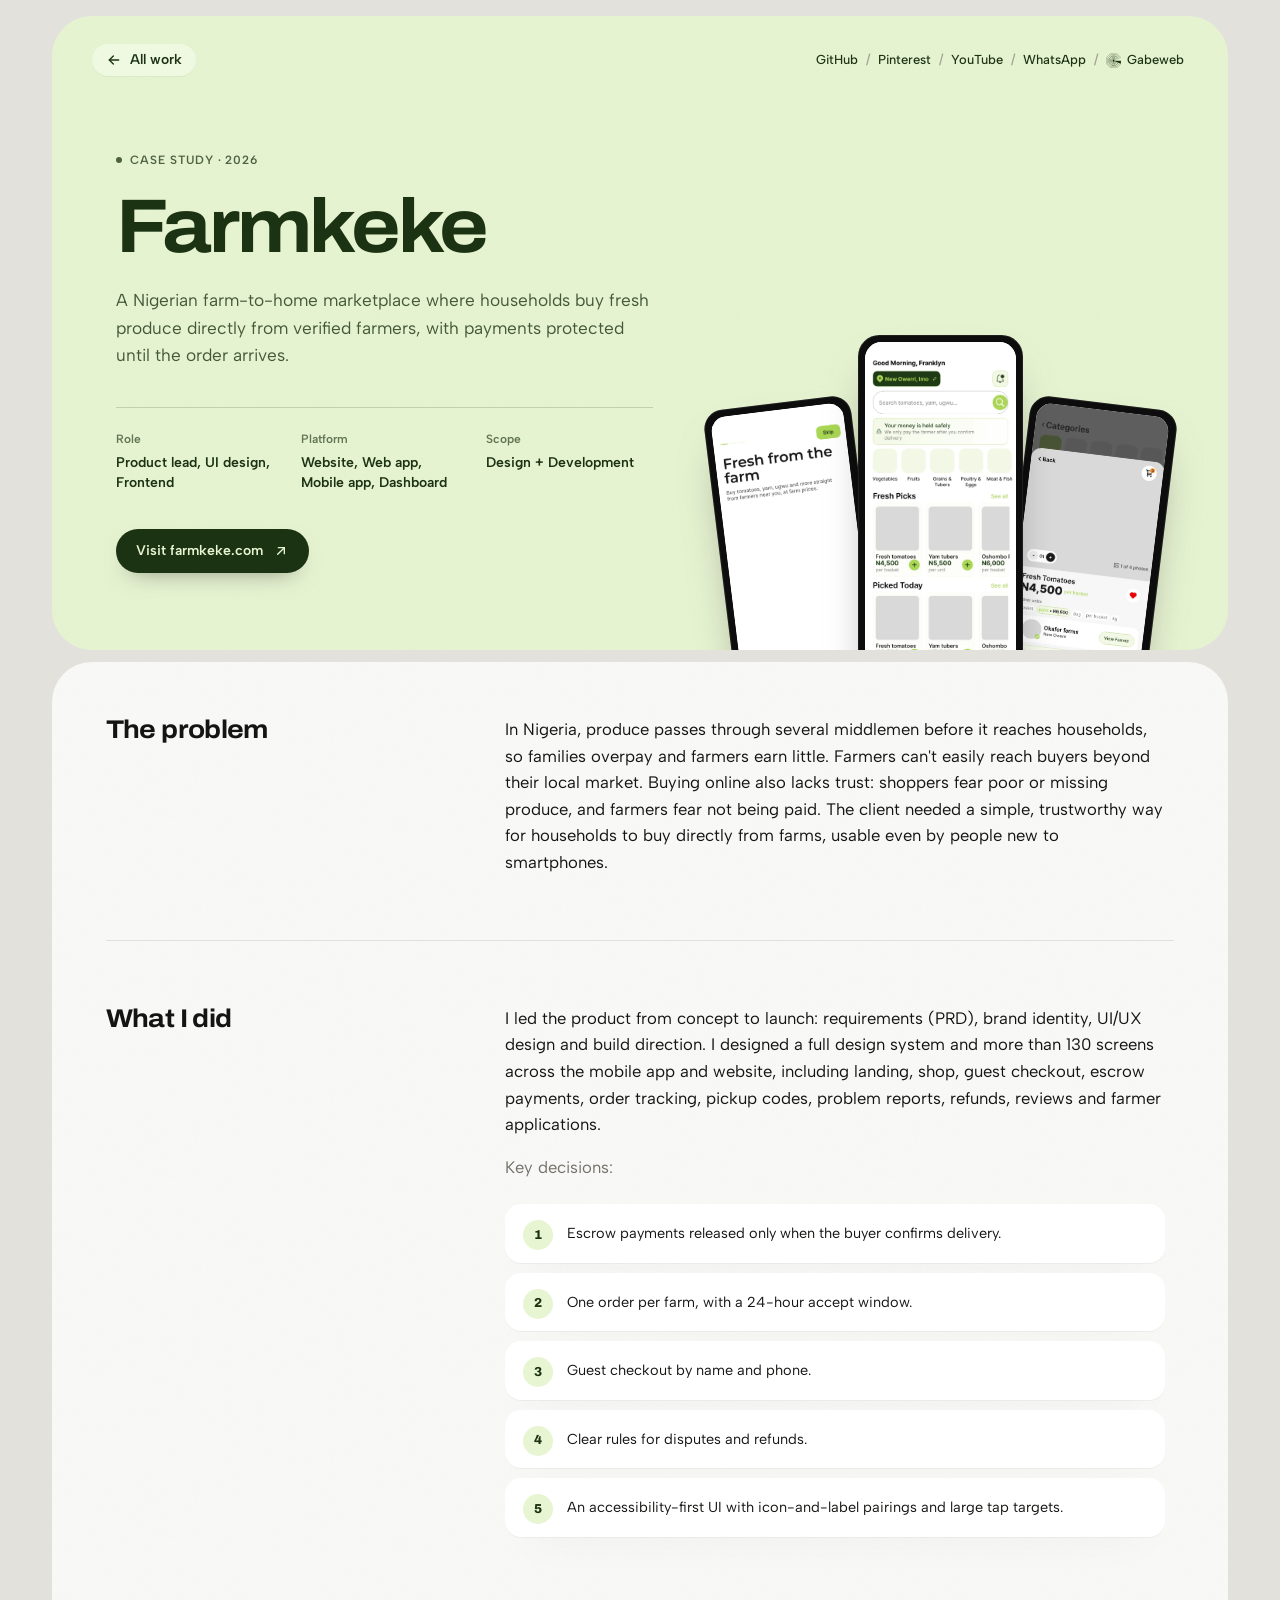
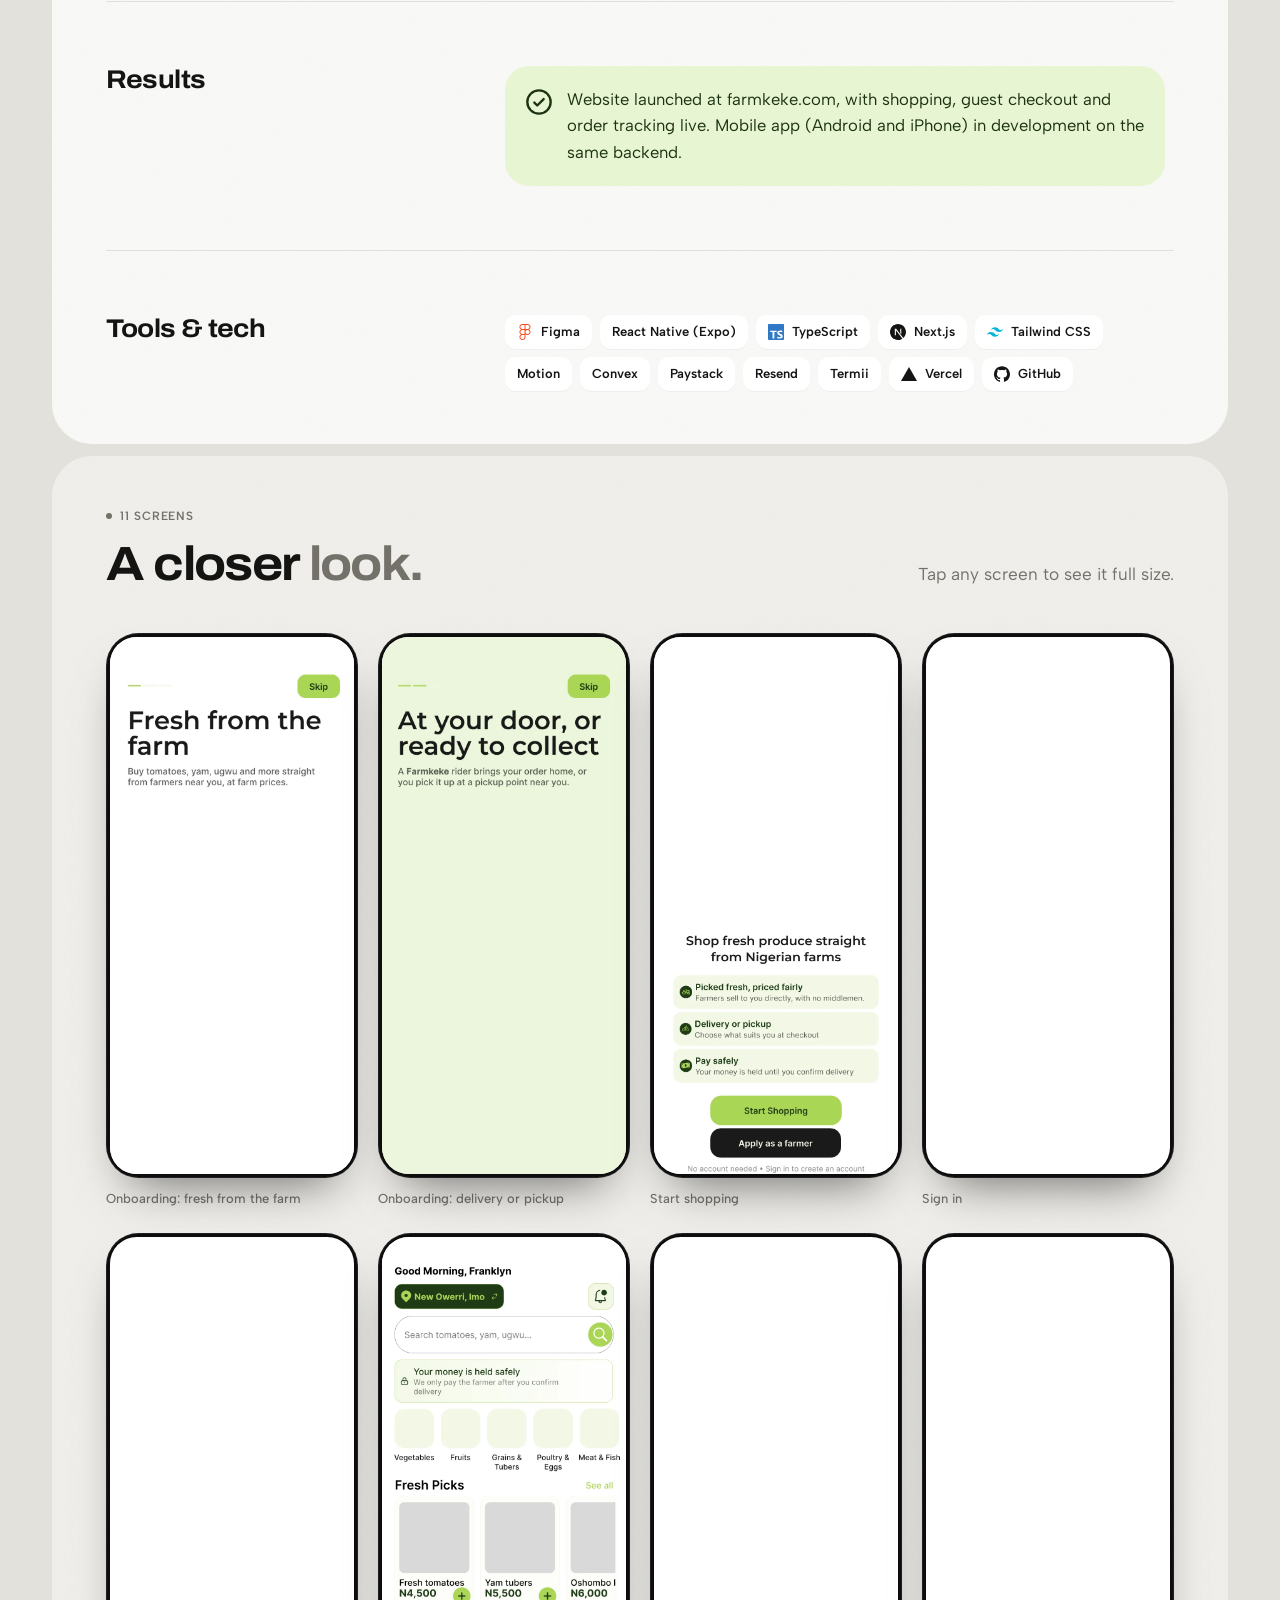
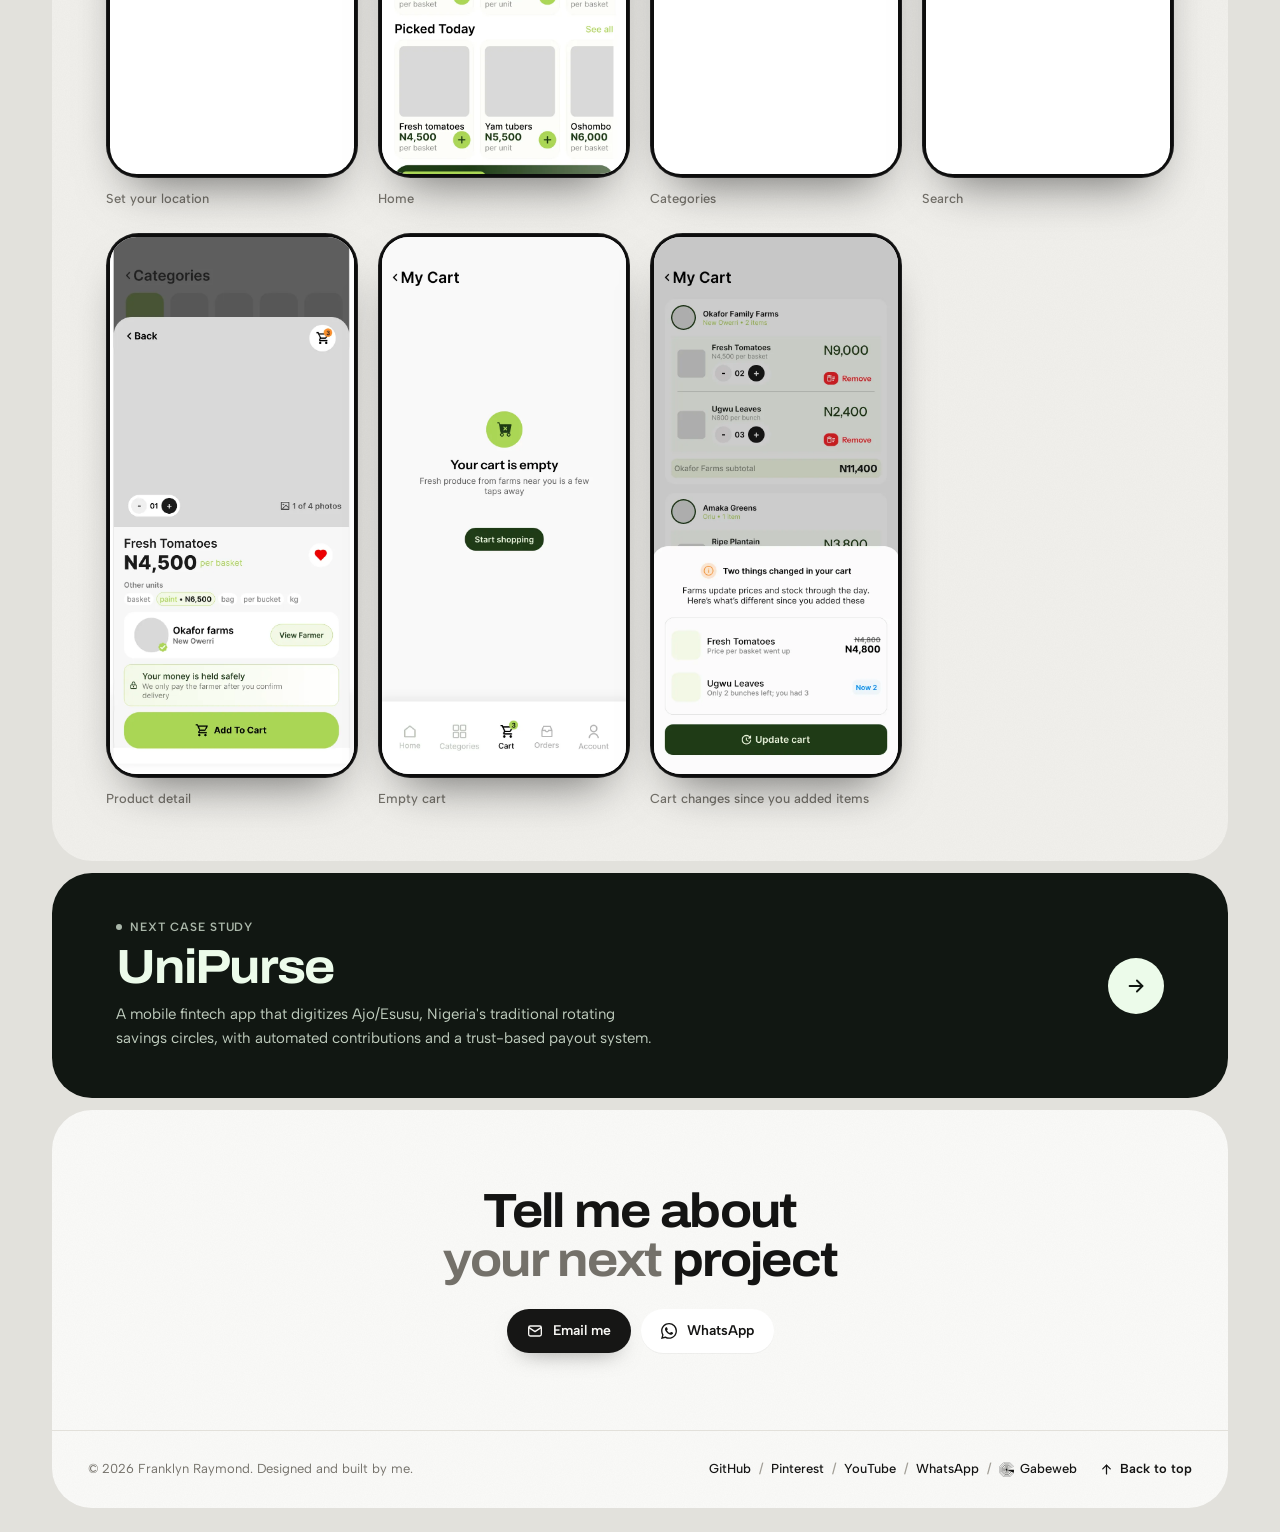
==== commit 3506397a: "Follow the device theme, drop filter counts, add motion tools - Remove the light/dark switch; the si" ====
--- a/project.html
+++ b/project.html
@@ -13,7 +13,7 @@
   <link rel="stylesheet" href="assets/css/style.css">
   <script>
     document.documentElement.classList.add("js");
-    try { var t = localStorage.getItem("theme"); if (t) document.documentElement.dataset.theme = t; } catch (e) {}
+    try { localStorage.removeItem("theme"); } catch (e) {}
   </script>
   <title>Case study · Franklyn Raymond</title>
   <meta name="description" content="A case study by Franklyn Raymond, Developer and UI/UX Specialist at Gabeweb.">
--- a/assets/css/style.css
+++ b/assets/css/style.css
@@ -27,13 +27,13 @@
   --display: "Archivo", "Helvetica Neue", Arial, sans-serif;
   --body: "Albert Sans", "Helvetica Neue", Arial, sans-serif;
 
-  --r-xl: clamp(28px, 4vw, 48px);
+  --r-xl: clamp(24px, 3.4vw, 40px);
   --r-lg: 24px;
   --r-md: 16px;
   --r-sm: 12px;
   --shadow: 0 1px 0 rgba(20, 20, 19, .04), 0 18px 40px -28px rgba(20, 20, 19, .35);
   --ease: cubic-bezier(.2, .75, .2, 1);
-  --wrap: 1240px;
+  --wrap: 1160px;
   color-scheme: light;
 }
 
@@ -64,7 +64,7 @@
   margin: 0;
   background: var(--ground);
   color: var(--ink);
-  font: 400 16px/1.6 var(--body);
+  font: 400 15px/1.6 var(--body);
   -webkit-font-smoothing: antialiased;
   text-rendering: optimizeLegibility;
   overflow-x: hidden;
@@ -88,6 +88,11 @@
 [data-p] { --p-bg: var(--pl-bg); --p-ink: var(--pl-ink); }
 :root[data-theme="dark"] [data-p] { --p-bg: var(--pd-bg); --p-ink: var(--pd-ink); }
 @media (prefers-color-scheme: dark) { :root:not([data-theme="light"]) [data-p] { --p-bg: var(--pd-bg); --p-ink: var(--pd-ink); } }
+
+/* plain-HTML copy for search engines; the script replaces it with the full page */
+.prerender { max-width: 70ch; margin: 0 auto; padding: 32px 8px; display: grid; gap: 12px; }
+.prerender a { text-decoration: underline; }
+.js .prerender { display: none; }
 
 /* ---------- panels ---------- */
 .panel {
@@ -108,7 +113,7 @@
 :root[data-theme="dark"] .panel::after { mix-blend-mode: screen; opacity: .18; }
 @media (prefers-color-scheme: dark) { :root:not([data-theme="light"]) .panel::after { mix-blend-mode: screen; opacity: .18; } }
 
-.inner { padding: clamp(28px, 5vw, 72px) clamp(20px, 5vw, 72px); }
+.inner { padding: clamp(24px, 4.2vw, 60px) clamp(18px, 4.2vw, 60px); }
 
 /* ---------- type ---------- */
 .display {
@@ -120,25 +125,25 @@
   margin: 0;
   text-wrap: balance;
 }
-.h1 { font-size: clamp(40px, 7.2vw, 92px); }
-.h2 { font-size: clamp(30px, 4.6vw, 58px); }
-.h3 { font-size: clamp(22px, 2.4vw, 30px); letter-spacing: -.025em; line-height: 1.1; }
+.h1 { font-size: clamp(34px, 6vw, 76px); }
+.h2 { font-size: clamp(26px, 3.8vw, 48px); }
+.h3 { font-size: clamp(20px, 2vw, 26px); letter-spacing: -.025em; line-height: 1.1; }
 .soft { color: var(--ink-2); }
-.lede { font-size: clamp(17px, 1.6vw, 20px); color: var(--ink-2); max-width: 58ch; margin: 0; }
+.lede { font-size: clamp(15.5px, 1.35vw, 18px); color: var(--ink-2); max-width: 58ch; margin: 0; }
 .eyebrow {
   display: inline-flex; align-items: center; gap: 8px;
-  font: 600 13px/1 var(--body); letter-spacing: .08em; text-transform: uppercase; color: var(--ink-2);
+  font: 600 12px/1 var(--body); letter-spacing: .08em; text-transform: uppercase; color: var(--ink-2);
 }
 .eyebrow::before { content: ""; width: 6px; height: 6px; border-radius: 50%; background: currentColor; }
 p { margin: 0; }
 
 /* ---------- buttons & chips ---------- */
 .btn {
-  --h: 50px;
+  --h: 44px;
   display: inline-flex; align-items: center; justify-content: center; gap: 10px;
-  height: var(--h); padding: 0 24px; border-radius: 999px; border: 0; cursor: pointer;
+  height: var(--h); padding: 0 20px; border-radius: 999px; border: 0; cursor: pointer;
   background: var(--btn); color: var(--btn-ink);
-  font: 600 15px/1 var(--body); white-space: nowrap;
+  font: 600 14px/1 var(--body); white-space: nowrap;
   box-shadow: 0 10px 24px -14px rgba(0, 0, 0, .55);
   transition: transform .35s var(--ease), box-shadow .35s var(--ease), background-color .3s;
 }
@@ -147,21 +152,21 @@
 .btn svg { width: 16px; height: 16px; transition: transform .35s var(--ease); }
 .btn:hover svg.arrow { transform: translate(2px, -2px); }
 .btn--ghost { background: var(--surface); color: var(--ink); box-shadow: var(--shadow); }
-.btn--sm { --h: 36px; padding: 0 16px; font-size: 13px; }
+.btn--sm { --h: 34px; padding: 0 14px; font-size: 12.5px; }
 
 .pill {
   display: inline-flex; align-items: center; gap: 7px;
-  height: 34px; padding: 0 15px; border-radius: 999px; border: 0;
+  height: 32px; padding: 0 14px; border-radius: 999px; border: 0;
   background: var(--surface); color: var(--ink); box-shadow: var(--shadow);
-  font: 600 13px/1 var(--body); cursor: pointer; white-space: nowrap;
+  font: 600 12.5px/1 var(--body); cursor: pointer; white-space: nowrap;
   transition: transform .3s var(--ease), background-color .3s;
 }
 .pill:hover { transform: translateY(-1px); }
 .pill svg { width: 14px; height: 14px; }
 
 .tag {
-  display: inline-flex; align-items: center; height: 28px; padding: 0 12px; border-radius: 999px;
-  font: 500 13px/1 var(--body); border: 1px solid currentColor; opacity: .85; white-space: nowrap;
+  display: inline-flex; align-items: center; height: 26px; padding: 0 11px; border-radius: 999px;
+  font: 500 12.5px/1 var(--body); border: 1px solid currentColor; opacity: .85; white-space: nowrap;
 }
 
 /* ---------- top bar ---------- */
@@ -172,20 +177,12 @@
 }
 .topbar__left, .topbar__right { display: flex; align-items: center; gap: 8px; flex-wrap: wrap; min-width: 0; }
 .only-sm { display: none; }
-.topbar__email { font-size: 14px; color: var(--ink-2); margin-right: 6px; overflow-wrap: anywhere; }
-.links { display: flex; align-items: center; gap: 4px; font-size: 14px; font-weight: 500; flex-wrap: wrap; }
+.topbar__email { font-size: 13px; color: var(--ink-2); margin-right: 6px; overflow-wrap: anywhere; }
+.links { display: flex; align-items: center; gap: 4px; font-size: 13px; font-weight: 500; flex-wrap: wrap; }
 .links a { padding: 6px 4px; position: relative; }
 .links a::after { content: ""; position: absolute; left: 4px; right: 4px; bottom: 3px; height: 1px; background: currentColor; transform: scaleX(0); transform-origin: right; transition: transform .35s var(--ease); }
 .links a:hover::after { transform: scaleX(1); transform-origin: left; }
 .links .sep { color: var(--ink-3); }
-.theme-toggle { width: 34px; padding: 0; justify-content: center; }
-.theme-toggle .moon { display: none; }
-:root[data-theme="dark"] .theme-toggle .sun { display: none; }
-:root[data-theme="dark"] .theme-toggle .moon { display: block; }
-@media (prefers-color-scheme: dark) {
-  :root:not([data-theme="light"]) .theme-toggle .sun { display: none; }
-  :root:not([data-theme="light"]) .theme-toggle .moon { display: block; }
-}
 .back-link { font-weight: 600; font-size: 14px; display: inline-flex; align-items: center; gap: 8px; }
 .back-link svg { width: 16px; height: 16px; transition: transform .3s var(--ease); }
 .back-link:hover svg { transform: translateX(-3px); }
@@ -193,25 +190,36 @@
 /* ---------- hero ---------- */
 .hero {
   display: grid; justify-items: center; text-align: center;
-  gap: 26px; padding: clamp(48px, 8vw, 104px) clamp(20px, 5vw, 64px) clamp(56px, 8vw, 110px);
-}
-.avatar { position: relative; width: 108px; height: 108px; }
+  gap: 22px; padding: clamp(40px, 6.5vw, 88px) clamp(18px, 4.5vw, 56px) clamp(48px, 7vw, 96px);
+}
+.avatar { position: relative; width: 96px; height: 96px; }
 .avatar img {
   width: 100%; height: 100%; border-radius: 50%; object-fit: cover;
   filter: grayscale(1) contrast(1.05);
   border: 5px solid var(--surface); box-shadow: var(--shadow);
 }
 .avatar__tag {
-  position: absolute; left: 82px; top: 18px; transform: rotate(-9deg); transform-origin: 0 50%;
+  position: absolute; left: 72px; top: 14px; transform: rotate(-9deg); transform-origin: 0 50%;
   background: var(--surface); padding: 8px 14px; border-radius: 999px; box-shadow: var(--shadow);
-  font: 600 14px/1 var(--body); white-space: nowrap;
+  font: 600 13px/1 var(--body); white-space: nowrap;
 }
 .role {
   display: inline-flex; align-items: center; flex-wrap: wrap; justify-content: center; gap: 6px 10px;
-  font-size: clamp(15px, 1.5vw, 17px); color: var(--ink-2); font-weight: 500;
-}
-.role a { color: var(--ink); font-weight: 700; display: inline-flex; align-items: center; gap: 6px; border-bottom: 1.5px solid var(--tint-ink-lime); padding-bottom: 1px; }
-.role a .dot { width: 8px; height: 8px; border-radius: 50%; background: #8fd14f; box-shadow: 0 0 0 4px var(--tint-lime); }
+  font-size: clamp(14px, 1.3vw, 15.5px); color: var(--ink-2); font-weight: 500;
+}
+.gmark { width: 1.15em; height: 1.15em; flex: none; display: inline-block; vertical-align: -.2em; }
+.co-link { display: inline-flex; align-items: center; gap: .4em; font-weight: 700; color: var(--ink); }
+.role .co-link { padding: 5px 12px 5px 8px; border-radius: 999px; background: var(--surface); box-shadow: var(--shadow); transition: transform .35s var(--ease); }
+.role .co-link:hover { transform: translateY(-1px); }
+.role .co-link .gmark { width: 20px; height: 20px; transition: transform .8s var(--ease); }
+.role .co-link:hover .gmark { transform: rotate(45deg); }
+.links .co-link { font-weight: 500; gap: 6px; color: inherit; }
+.links .co-link .gmark { width: 15px; height: 15px; }
+.lede .co-link { font-weight: 600; border-bottom: 1px solid var(--line); }
+.eyebrow--mark::before { display: none; }
+.eyebrow--mark .gmark { width: 16px; height: 16px; }
+.case-hero__text .eyebrow .gmark { width: 16px; height: 16px; }
+.case-hero__text .eyebrow:has(.gmark)::before { display: none; }
 .hero .h1 { max-width: 16ch; }
 .hero .h1 .w { display: inline-block; }
 .hero__ctas { display: flex; gap: 10px; flex-wrap: wrap; justify-content: center; margin-top: 6px; }
@@ -229,19 +237,19 @@
 
 /* ---------- clients ---------- */
 .clients { padding: clamp(28px, 4vw, 44px) 0; display: grid; gap: 22px; }
-.clients__label { text-align: center; font-size: 14px; color: var(--ink-2); font-weight: 500; padding: 0 20px; }
+.clients__label { text-align: center; font-size: 13px; color: var(--ink-2); font-weight: 500; padding: 0 20px; }
 .marquee { overflow: hidden; -webkit-mask-image: linear-gradient(90deg, transparent, #000 10%, #000 90%, transparent); mask-image: linear-gradient(90deg, transparent, #000 10%, #000 90%, transparent); }
 .marquee__track { display: flex; width: max-content; animation: marquee 38s linear infinite; }
 .marquee:hover .marquee__track { animation-play-state: paused; }
 .marquee__group { display: flex; align-items: center; gap: clamp(48px, 7vw, 96px); padding-right: clamp(48px, 7vw, 96px); }
 @keyframes marquee { to { transform: translateX(-50%); } }
 .logo {
-  display: inline-flex; align-items: center; gap: 10px; height: 44px; flex: none;
+  display: inline-flex; align-items: center; gap: 10px; height: 40px; flex: none;
   filter: grayscale(1); opacity: .62; transition: filter .45s var(--ease), opacity .45s var(--ease), transform .45s var(--ease);
 }
 .logo:hover { filter: none; opacity: 1; transform: translateY(-2px); }
-.logo img { height: var(--lh, 30px); width: auto; }
-.logo span { font: 700 22px/1 var(--display); font-stretch: 105%; letter-spacing: -.03em; color: var(--ink); }
+.logo img { height: calc(var(--lh, 30px) * .88); width: auto; }
+.logo span { font: 700 19px/1 var(--display); font-stretch: 105%; letter-spacing: -.03em; color: var(--ink); }
 :root[data-theme="dark"] .logo { filter: grayscale(1) brightness(1.8); }
 :root[data-theme="dark"] .logo:hover { filter: none; }
 @media (prefers-color-scheme: dark) {
@@ -263,11 +271,10 @@
 /* ---------- work ---------- */
 .filters { display: inline-flex; gap: 4px; padding: 5px; border-radius: 999px; background: var(--panel-2); box-shadow: inset 0 0 0 1px var(--line); }
 .filters button {
-  border: 0; background: transparent; height: 38px; padding: 0 18px; border-radius: 999px; cursor: pointer;
-  font: 600 14px/1 var(--body); color: var(--ink-2); transition: background-color .3s, color .3s;
+  border: 0; background: transparent; height: 34px; padding: 0 15px; border-radius: 999px; cursor: pointer;
+  font: 600 13px/1 var(--body); color: var(--ink-2); transition: background-color .3s, color .3s;
 }
 .filters button[aria-pressed="true"] { background: var(--btn); color: var(--btn-ink); }
-.filters .count { opacity: .55; margin-left: 4px; font-weight: 500; }
 
 .work-grid { display: grid; grid-template-columns: repeat(2, minmax(0, 1fr)); gap: 16px; margin-top: clamp(28px, 4vw, 44px); }
 .work-card {
@@ -278,10 +285,10 @@
 .work-card:hover { transform: translateY(-4px); box-shadow: 0 30px 60px -36px rgba(0, 0, 0, .55); }
 .work-card[hidden] { display: none; }
 .work-card__visual { position: relative; aspect-ratio: 5 / 4; overflow: hidden; }
-.work-card__body { display: grid; gap: 14px; padding: 4px clamp(22px, 2.6vw, 34px) clamp(24px, 2.6vw, 34px); align-content: start; }
+.work-card__body { display: grid; gap: 12px; padding: 4px clamp(20px, 2.2vw, 30px) clamp(22px, 2.2vw, 30px); align-content: start; }
 .work-card__title { display: flex; align-items: baseline; justify-content: space-between; gap: 12px; }
-.work-card__title .year { font-weight: 600; font-size: 14px; opacity: .7; }
-.work-card__summary { font-size: 16px; opacity: .82; max-width: 52ch; }
+.work-card__title .year { font-weight: 600; font-size: 13px; opacity: .7; }
+.work-card__summary { font-size: 14.5px; opacity: .82; max-width: 52ch; }
 .work-card__tags { display: flex; flex-wrap: wrap; gap: 6px; }
 .work-card__cta {
   position: absolute; right: 20px; top: 20px; z-index: 2; width: 48px; height: 48px; border-radius: 50%;
@@ -322,17 +329,65 @@
 .work-card:hover .web-stack .browser { transform: translateY(-3%); }
 .work-card:hover .web-stack .phone { transform: rotate(0deg) translateY(-8%); }
 
+/* ---------- graphic design ---------- */
+.head-actions { display: flex; align-items: center; gap: 10px; flex-wrap: wrap; }
+.masonry { columns: 4 220px; column-gap: 14px; margin-top: clamp(24px, 3.5vw, 40px); }
+.design {
+  position: relative; display: block; width: 100%; margin: 0 0 14px; padding: 0; border: 0; cursor: zoom-in;
+  break-inside: avoid; border-radius: var(--r-md); overflow: hidden; background: var(--surface); box-shadow: var(--shadow);
+}
+.design[hidden] { display: none; }
+.design img { width: 100%; height: auto; transition: transform .9s var(--ease); }
+.design:hover img { transform: scale(1.04); }
+.design__cap {
+  position: absolute; inset: auto 0 0 0; display: grid; gap: 2px; padding: 28px 14px 12px; text-align: left; color: #fff;
+  background: linear-gradient(to top, rgba(0, 0, 0, .72), transparent); font-size: 12.5px;
+  opacity: 0; transform: translateY(8px); transition: opacity .4s var(--ease), transform .4s var(--ease);
+}
+.design__cap b { font-size: 14px; font-weight: 600; }
+.design__cap span { opacity: .75; }
+.design:hover .design__cap, .design:focus-visible .design__cap { opacity: 1; transform: none; }
+@media (hover: none) { .design__cap { opacity: 1; transform: none; } }
+
+/* ---------- motion ---------- */
+.panel--cinema {
+  --panel: #0f0f0e; --panel-2: #0f0f0e; --surface: #1d1d1b; --ink: #f3f2ee; --ink-2: #8f8c84; --ink-3: #5f5d58; --line: #2a2926;
+  --btn: #f3f2ee; --btn-ink: #121211;
+  background: #0f0f0e; color: var(--ink);
+}
+.panel--cinema::after { mix-blend-mode: screen; opacity: .16; }
+.panel--cinema .lede { color: var(--ink-2); }
+.reel-grid { display: grid; grid-template-columns: repeat(4, minmax(0, 1fr)); gap: 22px 14px; margin-top: clamp(24px, 3.5vw, 40px); }
+.reel-sub { margin: clamp(32px, 4vw, 48px) 0 0; font: 700 17px/1.2 var(--display); font-stretch: 105%; color: var(--ink); }
+.reel-row { display: grid; grid-auto-flow: column; grid-auto-columns: minmax(150px, 1fr); gap: 14px; margin-top: 16px; overflow-x: auto; scroll-snap-type: x mandatory; padding-bottom: 6px; scrollbar-width: thin; }
+.reel { display: grid; gap: 10px; align-content: start; padding: 0; border: 0; background: none; color: inherit; text-align: left; cursor: pointer; scroll-snap-align: start; }
+.reel__thumb { position: relative; display: block; border-radius: var(--r-md); overflow: hidden; background: #000; aspect-ratio: 16 / 9; box-shadow: 0 18px 40px -26px rgba(0, 0, 0, .9); }
+.reel--short .reel__thumb { aspect-ratio: 9 / 16; }
+.reel__thumb img { width: 100%; height: 100%; object-fit: cover; transition: transform .9s var(--ease), opacity .4s; opacity: .9; }
+.reel:hover .reel__thumb img { transform: scale(1.05); opacity: 1; }
+.reel__play {
+  position: absolute; left: 50%; top: 50%; width: 46px; height: 46px; margin: -23px 0 0 -23px; border-radius: 50%;
+  display: grid; place-items: center; background: rgba(255, 255, 255, .92); color: #111;
+  box-shadow: 0 10px 30px -8px rgba(0, 0, 0, .6); transition: transform .45s var(--ease);
+}
+.reel__play svg { width: 18px; height: 18px; margin-left: 2px; }
+.reel:hover .reel__play { transform: scale(1.12); }
+.reel__title { font-size: 14px; font-weight: 600; line-height: 1.35; }
+.reel-more { flex: none; }
+.lightbox__video { width: min(100%, calc((100vh - 140px) * var(--ratio))); aspect-ratio: var(--ratio); margin: auto; border-radius: 14px; overflow: hidden; background: #000; }
+.lightbox__video iframe { width: 100%; height: 100%; border: 0; display: block; }
+
 /* ---------- services ---------- */
-.services { display: grid; grid-template-columns: repeat(4, minmax(0, 1fr)); gap: clamp(28px, 3vw, 44px) clamp(20px, 2.6vw, 36px); }
+.services { display: grid; grid-template-columns: repeat(5, minmax(0, 1fr)); gap: clamp(28px, 3vw, 44px) clamp(20px, 2.6vw, 36px); }
 .service { display: grid; gap: 12px; align-content: start; }
 .service__icon {
-  width: 52px; height: 52px; border-radius: 16px; display: grid; place-items: center;
+  width: 46px; height: 46px; border-radius: 14px; display: grid; place-items: center;
   background: var(--t-bg); color: var(--t-ink); transition: transform .5s var(--ease), border-radius .5s var(--ease);
 }
 .service:hover .service__icon { transform: rotate(-8deg) scale(1.06); border-radius: 50%; }
-.service__icon svg { width: 24px; height: 24px; }
-.service h3 { margin: 6px 0 0; font: 700 19px/1.2 var(--display); font-stretch: 105%; letter-spacing: -.02em; }
-.service p { color: var(--ink-2); font-size: 15px; }
+.service__icon svg { width: 21px; height: 21px; }
+.service h3 { margin: 4px 0 0; font: 700 17px/1.2 var(--display); font-stretch: 105%; letter-spacing: -.02em; }
+.service p { color: var(--ink-2); font-size: 14px; }
 .t-lime { --t-bg: var(--tint-lime); --t-ink: var(--tint-ink-lime); }
 .t-lilac { --t-bg: var(--tint-lilac); --t-ink: var(--tint-ink-lilac); }
 .t-sky { --t-bg: var(--tint-sky); --t-ink: var(--tint-ink-sky); }
@@ -348,49 +403,91 @@
   background: var(--surface); color: var(--ink); border-radius: 999px; padding: 10px 16px 10px 10px; box-shadow: var(--shadow);
   font: 600 14px/1.2 var(--body);
 }
-.about__badge i { width: 30px; height: 30px; border-radius: 50%; background: var(--tint-lime); display: grid; place-items: center; color: var(--tint-ink-lime); font-style: normal; font-weight: 800; font-size: 12px; }
+.about__badge i { width: 34px; height: 34px; border-radius: 50%; background: var(--panel); display: grid; place-items: center; color: var(--ink); font-style: normal; flex: none; }
+.about__badge i .gmark { width: 22px; height: 22px; }
 .about__text { display: grid; gap: 22px; }
-.about__text p { font-size: clamp(17px, 1.5vw, 19px); color: var(--ink-2); max-width: 60ch; }
+.about__text p { font-size: clamp(15.5px, 1.3vw, 17px); color: var(--ink-2); max-width: 60ch; }
 .about__text p:first-of-type { color: var(--ink); }
 .stats { display: grid; grid-template-columns: repeat(4, minmax(0, 1fr)); gap: 12px; margin-top: 10px; }
-.stat { background: var(--surface); border-radius: var(--r-md); padding: 18px; box-shadow: var(--shadow); display: grid; gap: 6px; align-content: start; }
-.stat b { font: 800 clamp(28px, 3vw, 38px)/1 var(--display); font-stretch: 110%; letter-spacing: -.04em; font-variant-numeric: tabular-nums; }
-.stat span { font-size: 13.5px; color: var(--ink-2); line-height: 1.35; }
+.stat { background: var(--surface); border-radius: var(--r-md); padding: 16px; box-shadow: var(--shadow); display: grid; gap: 6px; align-content: start; }
+.stat b { font: 800 clamp(24px, 2.5vw, 32px)/1 var(--display); font-stretch: 110%; letter-spacing: -.04em; font-variant-numeric: tabular-nums; }
+.stat span { font-size: 12.5px; color: var(--ink-2); line-height: 1.35; }
 
 /* ---------- tools ---------- */
 .tools { display: grid; gap: 28px; margin-top: clamp(28px, 4vw, 44px); }
 .tools__group { display: grid; grid-template-columns: 140px minmax(0, 1fr); gap: 20px; align-items: start; padding-top: 24px; border-top: 1px solid var(--line); }
-.tools__group h3 { margin: 8px 0 0; font: 700 18px/1.2 var(--display); font-stretch: 105%; }
+.tools__group h3 { margin: 8px 0 0; font: 700 16px/1.2 var(--display); font-stretch: 105%; }
 .tool-list { display: flex; flex-wrap: wrap; gap: 10px; }
 .tool {
-  display: inline-flex; align-items: center; gap: 10px; height: 46px; padding: 0 18px 0 12px; border-radius: 14px;
-  background: var(--surface); box-shadow: var(--shadow); font: 600 15px/1 var(--body);
+  display: inline-flex; align-items: center; gap: 9px; height: 40px; padding: 0 15px 0 11px; border-radius: 12px;
+  background: var(--surface); box-shadow: var(--shadow); font: 600 13.5px/1 var(--body);
   transition: transform .4s var(--ease);
 }
 .tool:hover { transform: translateY(-3px); }
-.tool__mark { width: 22px; height: 22px; background: var(--c, var(--ink)); -webkit-mask: var(--m) center / contain no-repeat; mask: var(--m) center / contain no-repeat; }
+.tool__mark { width: 19px; height: 19px; background: var(--c, var(--ink)); -webkit-mask: var(--m) center / contain no-repeat; mask: var(--m) center / contain no-repeat; }
 
 /* ---------- process ---------- */
 .process { display: grid; grid-template-columns: repeat(4, minmax(0, 1fr)); gap: 12px; margin-top: clamp(28px, 4vw, 44px); counter-reset: step; }
-.step { position: relative; background: var(--surface); border-radius: var(--r-lg); padding: 24px 22px 26px; box-shadow: var(--shadow); display: grid; gap: 10px; align-content: start; min-height: 220px; }
-.step__n { justify-self: start; display: grid; place-items: center; width: 40px; height: 40px; border-radius: 50%; background: var(--t-bg); color: var(--t-ink); font: 800 14px/1 var(--display); font-variant-numeric: tabular-nums; }
-.step h3 { margin: auto 0 0; padding-top: 40px; font: 700 24px/1.1 var(--display); font-stretch: 110%; letter-spacing: -.03em; }
-.step p { color: var(--ink-2); font-size: 15px; }
+.step { position: relative; background: var(--surface); border-radius: var(--r-lg); padding: 20px 20px 22px; box-shadow: var(--shadow); display: grid; gap: 8px; align-content: start; min-height: 190px; }
+.step__n { justify-self: start; display: grid; place-items: center; width: 36px; height: 36px; border-radius: 50%; background: var(--t-bg); color: var(--t-ink); font: 800 13px/1 var(--display); font-variant-numeric: tabular-nums; }
+.step h3 { margin: auto 0 0; padding-top: 32px; font: 700 21px/1.1 var(--display); font-stretch: 110%; letter-spacing: -.03em; }
+.step p { color: var(--ink-2); font-size: 14px; }
 
 /* ---------- contact ---------- */
-.contact { display: grid; justify-items: center; text-align: center; gap: 22px; padding: clamp(56px, 8vw, 110px) clamp(20px, 5vw, 64px); }
-.contact__icon { width: 76px; height: 76px; border-radius: 50%; display: grid; place-items: center; background: var(--panel); box-shadow: inset 0 0 0 1px var(--line); }
-.contact__icon svg { width: 34px; height: 34px; }
+.contact { display: grid; justify-items: center; text-align: center; gap: 18px; padding: clamp(48px, 6.5vw, 92px) clamp(18px, 4.5vw, 56px); }
+.contact__icon { width: 64px; height: 64px; border-radius: 50%; display: grid; place-items: center; background: var(--panel); box-shadow: inset 0 0 0 1px var(--line); }
+.contact__icon svg { width: 28px; height: 28px; }
 .js .contact.is-in .contact__icon svg { animation: shake 1.2s var(--ease) .3s both; }
 @keyframes shake { 0%, 100% { transform: none; } 30% { transform: rotate(-10deg); } 60% { transform: rotate(6deg); } }
 .contact .h2 { max-width: 14ch; }
 .contact .lede { text-align: center; }
 .contact__ctas { display: flex; gap: 10px; flex-wrap: wrap; justify-content: center; margin-top: 6px; }
-.contact__mail { font-size: 15px; color: var(--ink-2); display: inline-flex; align-items: center; gap: 10px; flex-wrap: wrap; justify-content: center; }
+.contact__mail { font-size: 14px; color: var(--ink-2); display: inline-flex; align-items: center; gap: 10px; flex-wrap: wrap; justify-content: center; }
 .contact__mail b { color: var(--ink); font-weight: 600; overflow-wrap: anywhere; }
 
-.footer { display: flex; justify-content: space-between; align-items: center; gap: 12px; flex-wrap: wrap; padding: 26px clamp(20px, 3.2vw, 40px); border-top: 1px solid var(--line); font-size: 14px; color: var(--ink-2); }
+.footer { display: flex; justify-content: space-between; align-items: center; gap: 12px; flex-wrap: wrap; padding: 22px clamp(18px, 3vw, 36px); border-top: 1px solid var(--line); font-size: 13px; color: var(--ink-2); }
 .footer .links { color: var(--ink); }
+.footer__right { display: flex; align-items: center; gap: 18px; flex-wrap: wrap; }
+.to-top-link { display: inline-flex; align-items: center; gap: 6px; font-weight: 600; color: var(--ink); }
+.to-top-link svg { width: 15px; height: 15px; transition: transform .35s var(--ease); }
+.to-top-link:hover svg { transform: translateY(-3px); }
+.to-top {
+  position: fixed; z-index: 40; right: max(20px, env(safe-area-inset-right)); bottom: calc(20px + env(safe-area-inset-bottom));
+  width: 42px; height: 42px; border-radius: 50%; border: 0; cursor: pointer; display: grid; place-items: center;
+  background: var(--btn); color: var(--btn-ink); box-shadow: 0 14px 30px -12px rgba(0, 0, 0, .5);
+  opacity: 0; transform: translateY(16px) scale(.9); pointer-events: none; transition: opacity .4s var(--ease), transform .4s var(--ease);
+}
+.to-top.show { opacity: 1; transform: none; pointer-events: auto; }
+.to-top:hover { transform: translateY(-3px); }
+.to-top svg { width: 18px; height: 18px; }
+
+/* ---------- more work (compact cards) ---------- */
+.mini-grid { display: grid; grid-template-columns: repeat(4, minmax(0, 1fr)); gap: 14px; margin-top: clamp(28px, 4vw, 44px); }
+.mini-card { display: grid; grid-template-rows: auto 1fr; border-radius: var(--r-lg); background: var(--p-bg); color: var(--p-ink); overflow: hidden; transition: transform .6s var(--ease), box-shadow .6s var(--ease); }
+.mini-card:hover { transform: translateY(-4px); box-shadow: 0 26px 50px -32px rgba(0, 0, 0, .55); }
+.mini-card[hidden] { display: none; }
+.mini-card__visual { position: relative; aspect-ratio: 4 / 3; padding: 16px 16px 0; overflow: hidden; }
+.mini-card__body { display: grid; gap: 8px; padding: 18px 20px 20px; align-content: start; }
+.mini-card__client { font-size: 12.5px; font-weight: 600; opacity: .65; }
+.mini-card h3 { margin: 0; font: 700 17px/1.15 var(--display); font-stretch: 105%; letter-spacing: -.02em; }
+.mini-card p { font-size: 13.5px; line-height: 1.5; opacity: .8; display: -webkit-box; -webkit-line-clamp: 3; -webkit-box-orient: vertical; overflow: hidden; }
+.mini-card__foot { display: flex; align-items: center; justify-content: space-between; margin-top: 6px; }
+.mini-card__go { width: 34px; height: 34px; border-radius: 50%; display: grid; place-items: center; background: var(--p-ink); color: var(--p-bg); transition: transform .5s var(--ease); }
+.mini-card__go svg { width: 15px; height: 15px; }
+.mini-card:hover .mini-card__go { transform: rotate(45deg); }
+.browser--scroll { height: 100%; border-radius: 10px 10px 0 0; display: flex; flex-direction: column; }
+.browser__view { position: relative; flex: 1; overflow: hidden; container-type: size; }
+.browser__view img { position: absolute; left: 0; top: 0; width: 100%; height: auto; min-height: 100%; object-fit: cover; object-position: left top; transition: transform 5s cubic-bezier(.45, 0, .55, 1); }
+.mini-card:hover .browser__view img, .mini-card:focus-visible .browser__view img { transform: translateY(calc(-100% + 100cqh)); }
+.logo-stage { position: absolute; inset: 0; display: grid; place-items: center; }
+.logo-stage__tile { width: 42%; max-width: 160px; aspect-ratio: 1; border-radius: 28%; background: #fff; display: grid; place-items: center; box-shadow: 0 24px 50px -24px rgba(0, 0, 0, .55); transition: transform .8s var(--ease); }
+.logo-stage__tile img { width: 72%; height: 72%; object-fit: contain; }
+.mini-card:hover .logo-stage__tile { transform: rotate(-6deg) scale(1.05); }
+.case-hero__visual .logo-stage__tile { max-width: 220px; }
+.web-stack--solo .browser { left: 6%; right: 6%; }
+.case-hero__visual .web-stack--solo .browser { left: 0; right: 0; }
+.btn--soft { background: transparent; color: inherit; box-shadow: inset 0 0 0 1.5px currentColor; }
+.case-hero .btn--soft { background: transparent; color: var(--p-ink); }
 
 /* ---------- case study ---------- */
 .case-hero { background: var(--p-bg); color: var(--p-ink); }
@@ -400,11 +497,11 @@
 .case-hero__text .eyebrow { color: inherit; opacity: .75; }
 .case-hero__text .lede { color: inherit; opacity: .8; }
 .case-meta { display: grid; grid-template-columns: repeat(3, minmax(0, 1fr)); gap: 18px; padding-top: 22px; border-top: 1px solid color-mix(in srgb, var(--p-ink) 18%, transparent); }
-.case-meta dt { font-size: 13px; font-weight: 600; opacity: .65; margin-bottom: 4px; }
-.case-meta dd { margin: 0; font-weight: 600; font-size: 15px; line-height: 1.4; }
+.case-meta dt { font-size: 12px; font-weight: 600; opacity: .65; margin-bottom: 4px; }
+.case-meta dd { margin: 0; font-weight: 600; font-size: 14px; line-height: 1.4; }
 .case-hero__ctas { display: flex; gap: 10px; flex-wrap: wrap; }
 .case-hero .btn { background: var(--p-ink); color: var(--p-bg); }
-.case-hero__visual { position: relative; align-self: stretch; min-height: 520px; }
+.case-hero__visual { position: relative; align-self: stretch; min-height: 460px; }
 .case-hero__visual .stack { align-items: flex-end; padding-top: 0; }
 .case-hero__visual .stack .phone { width: 33%; }
 .case-hero__visual .stack .phone:nth-child(1) { transform: rotate(-7deg) translateY(22%); }
@@ -416,32 +513,34 @@
 .case-body { display: grid; grid-template-columns: minmax(0, 4fr) minmax(0, 8fr); gap: clamp(24px, 5vw, 72px); }
 .case-body + .case-body { margin-top: clamp(36px, 5vw, 64px); padding-top: clamp(36px, 5vw, 64px); border-top: 1px solid var(--line); }
 .case-body h2 { position: sticky; top: 24px; }
-.case-body .prose { display: grid; gap: 18px; font-size: clamp(17px, 1.5vw, 19px); color: var(--ink-2); max-width: 66ch; }
+.case-body .prose { display: grid; gap: 16px; font-size: clamp(15.5px, 1.3vw, 17px); color: var(--ink-2); max-width: 66ch; }
 .case-body .prose p:first-child { color: var(--ink); }
 .decisions { list-style: none; margin: 8px 0 0; padding: 0; display: grid; gap: 10px; counter-reset: d; }
-.decisions li { position: relative; padding: 18px 20px 18px 62px; border-radius: var(--r-md); background: var(--surface); box-shadow: var(--shadow); color: var(--ink); font-size: 16px; line-height: 1.55; counter-increment: d; }
+.decisions li { position: relative; padding: 18px 20px 18px 62px; border-radius: var(--r-md); background: var(--surface); box-shadow: var(--shadow); color: var(--ink); font-size: 14.5px; line-height: 1.55; counter-increment: d; }
 .decisions li::before { content: counter(d); position: absolute; left: 18px; top: 16px; width: 30px; height: 30px; border-radius: 50%; display: grid; place-items: center; background: var(--p-bg); color: var(--p-ink); font: 800 13px/1 var(--display); }
 .decisions li b { font-weight: 700; }
-.result { display: flex; gap: 16px; align-items: flex-start; padding: 22px; border-radius: var(--r-lg); background: var(--p-bg); color: var(--p-ink); font-size: clamp(17px, 1.5vw, 19px); }
+.result { display: flex; gap: 14px; align-items: flex-start; padding: 20px; border-radius: var(--r-lg); background: var(--p-bg); color: var(--p-ink); font-size: clamp(15.5px, 1.3vw, 17px); }
 .result svg { flex: none; width: 28px; height: 28px; margin-top: 2px; }
 .chips { display: flex; flex-wrap: wrap; gap: 8px; }
-.chips span { display: inline-flex; align-items: center; gap: 8px; height: 38px; padding: 0 14px; border-radius: 12px; background: var(--surface); box-shadow: var(--shadow); color: var(--ink); font: 600 14px/1 var(--body); }
+.chips span { display: inline-flex; align-items: center; gap: 8px; height: 34px; padding: 0 12px; border-radius: 11px; background: var(--surface); box-shadow: var(--shadow); color: var(--ink); font: 600 13px/1 var(--body); }
 .chips .tool__mark { width: 16px; height: 16px; }
 
 .gallery { display: grid; grid-template-columns: repeat(4, minmax(0, 1fr)); gap: clamp(16px, 2vw, 28px) clamp(12px, 1.6vw, 22px); margin-top: clamp(28px, 4vw, 44px); }
 .gallery--web { grid-template-columns: repeat(2, minmax(0, 1fr)); }
 .gallery__sub { margin-top: clamp(36px, 5vw, 56px); }
+.gallery--single { grid-template-columns: minmax(0, 1fr); max-width: 980px; }
+.gallery--single .browser img { aspect-ratio: 16 / 10; }
 .shot { margin: 0; display: grid; gap: 12px; cursor: zoom-in; border: 0; padding: 0; background: none; text-align: left; }
 .shot .phone { width: 100%; transition: transform .5s var(--ease); }
 .shot .browser { transition: transform .5s var(--ease); }
 .shot:hover .phone, .shot:hover .browser { transform: translateY(-6px); }
 .shot .browser img { aspect-ratio: 16 / 9; object-fit: cover; object-position: top; }
-.shot figcaption, .shot .cap { font-size: 14px; color: var(--ink-2); font-weight: 500; line-height: 1.35; }
+.shot figcaption, .shot .cap { font-size: 13px; color: var(--ink-2); font-weight: 500; line-height: 1.35; }
 
 .next-case { display: grid; grid-template-columns: minmax(0, 1fr) auto; align-items: center; gap: 20px; padding: clamp(28px, 4vw, 48px) clamp(20px, 5vw, 72px); background: var(--p-bg); color: var(--p-ink); border-radius: var(--r-xl); transition: transform .6s var(--ease); }
 .next-case:hover { transform: translateY(-4px); }
 .next-case .eyebrow { color: inherit; opacity: .7; }
-.next-case .arrow-btn { width: 64px; height: 64px; border-radius: 50%; display: grid; place-items: center; background: var(--p-ink); color: var(--p-bg); transition: transform .5s var(--ease); }
+.next-case .arrow-btn { width: 56px; height: 56px; border-radius: 50%; display: grid; place-items: center; background: var(--p-ink); color: var(--p-bg); transition: transform .5s var(--ease); }
 .next-case:hover .arrow-btn { transform: rotate(-45deg); }
 .next-case .arrow-btn svg { width: 22px; height: 22px; }
 
@@ -468,7 +567,12 @@
 .toast.show { opacity: 1; transform: translate(-50%, 0); }
 
 /* ---------- responsive ---------- */
+@media (max-width: 1180px) {
+  .services { grid-template-columns: repeat(2, minmax(0, 1fr)); }
+}
 @media (max-width: 1000px) {
+  .reel-grid { grid-template-columns: repeat(2, minmax(0, 1fr)); }
+  .mini-grid { grid-template-columns: repeat(2, minmax(0, 1fr)); }
   .services { grid-template-columns: repeat(2, minmax(0, 1fr)); }
   .process { grid-template-columns: repeat(2, minmax(0, 1fr)); }
   .stats { grid-template-columns: repeat(2, minmax(0, 1fr)); }
@@ -490,11 +594,17 @@
   .only-sm { display: inline; }
 }
 @media (max-width: 520px) {
+  .mini-grid { grid-template-columns: 1fr; }
+  .masonry { columns: 2; column-gap: 10px; }
+  .design { margin-bottom: 10px; }
+  .reel-grid { gap: 16px 10px; }
+  .reel-row { grid-auto-columns: 42%; }
+  .reel__title { font-size: 13px; }
   .services, .process { grid-template-columns: 1fr; }
   .step { min-height: 0; }
   .step h3 { padding-top: 20px; }
-  .avatar { width: 92px; height: 92px; }
-  .avatar__tag { left: 68px; font-size: 13px; }
+  .avatar { width: 84px; height: 84px; }
+  .avatar__tag { left: 62px; top: 10px; font-size: 12px; padding: 7px 12px; }
   .gallery { grid-template-columns: repeat(2, minmax(0, 1fr)); }
   .gallery--web { grid-template-columns: 1fr; }
   .filters button { padding: 0 13px; }
